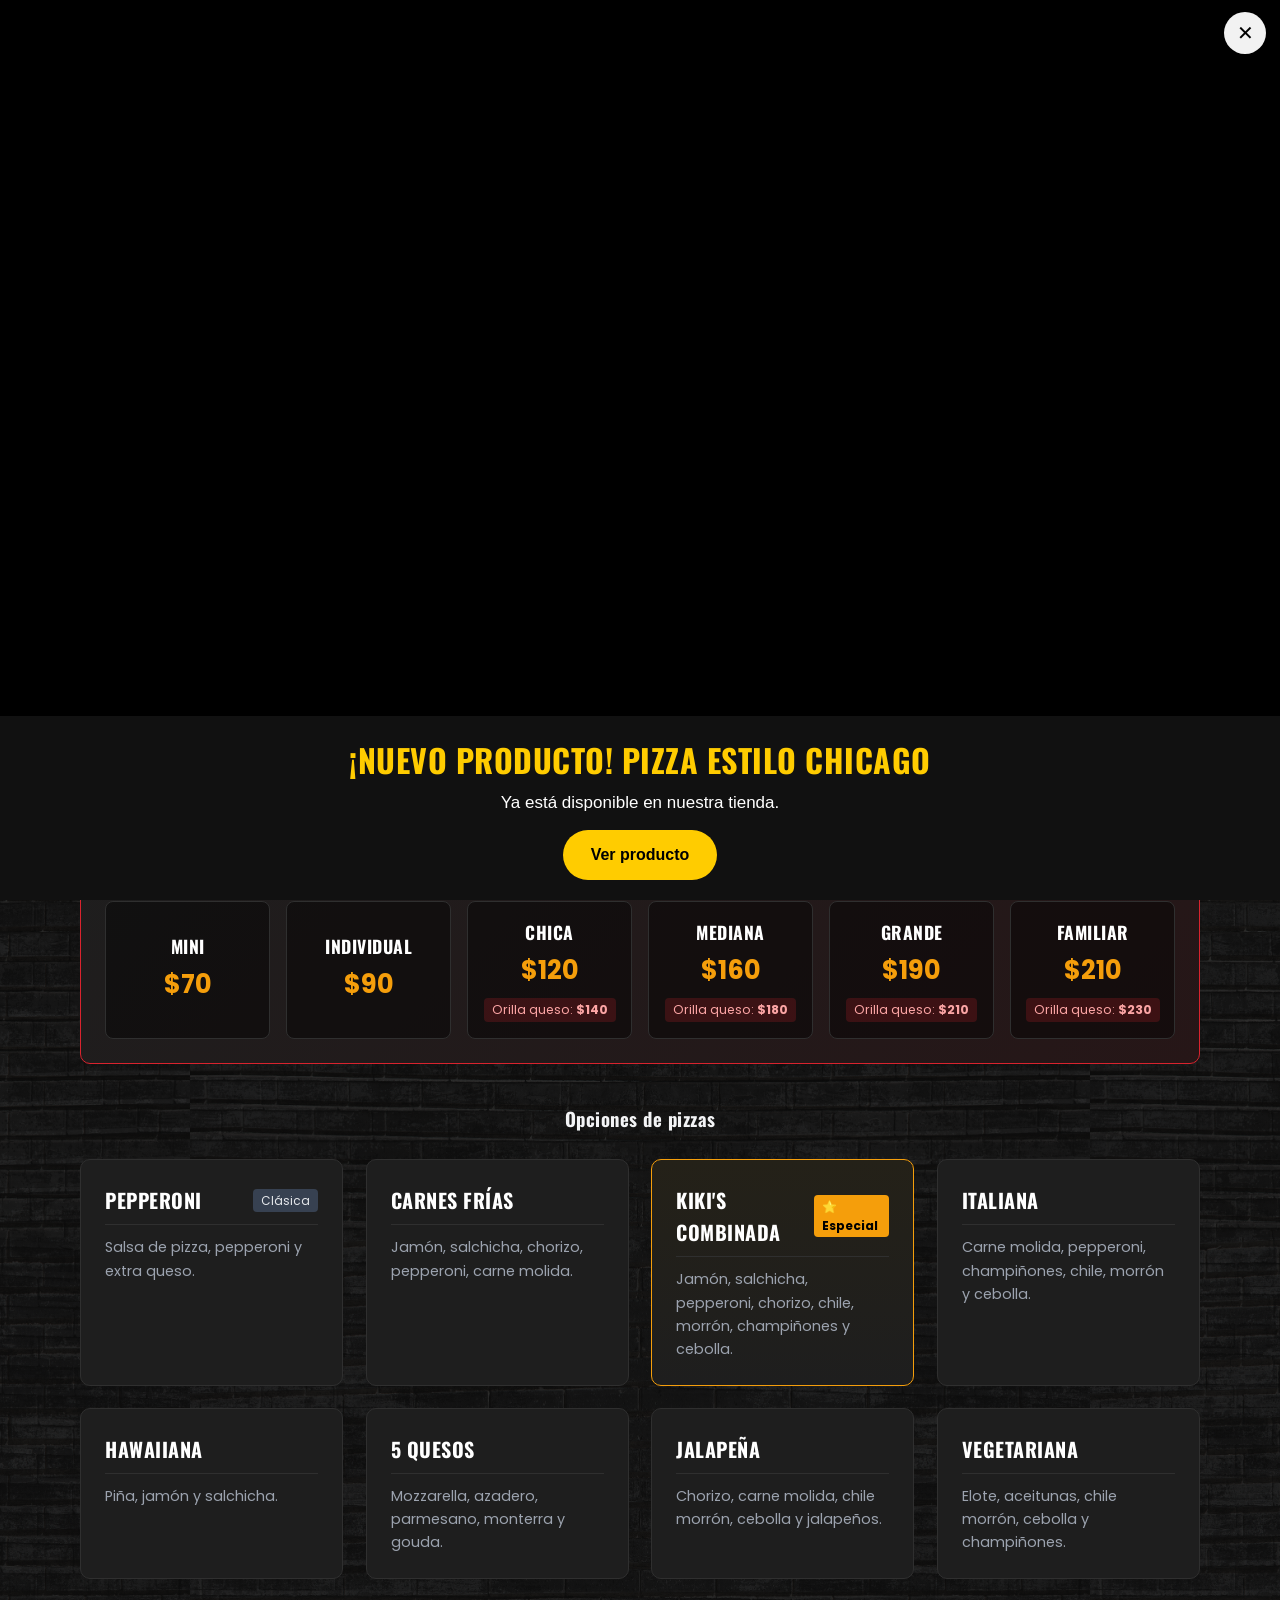
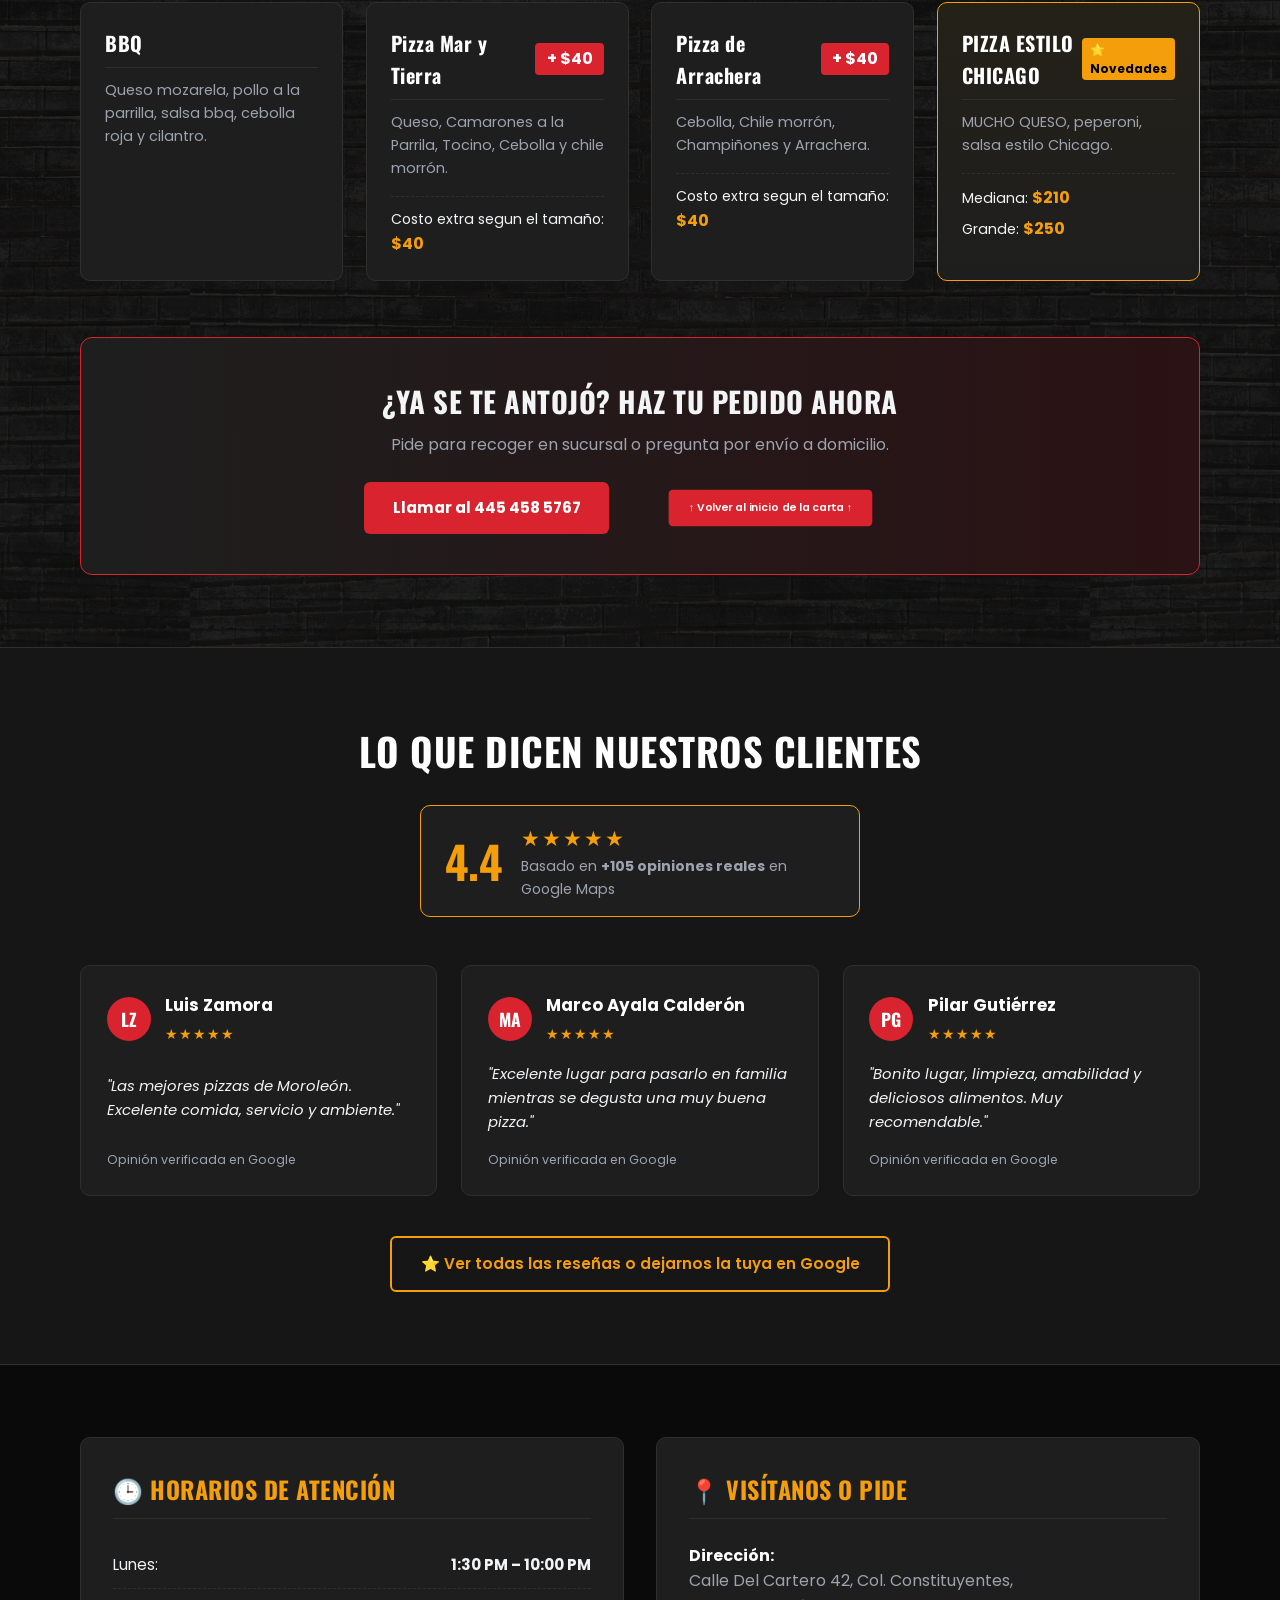
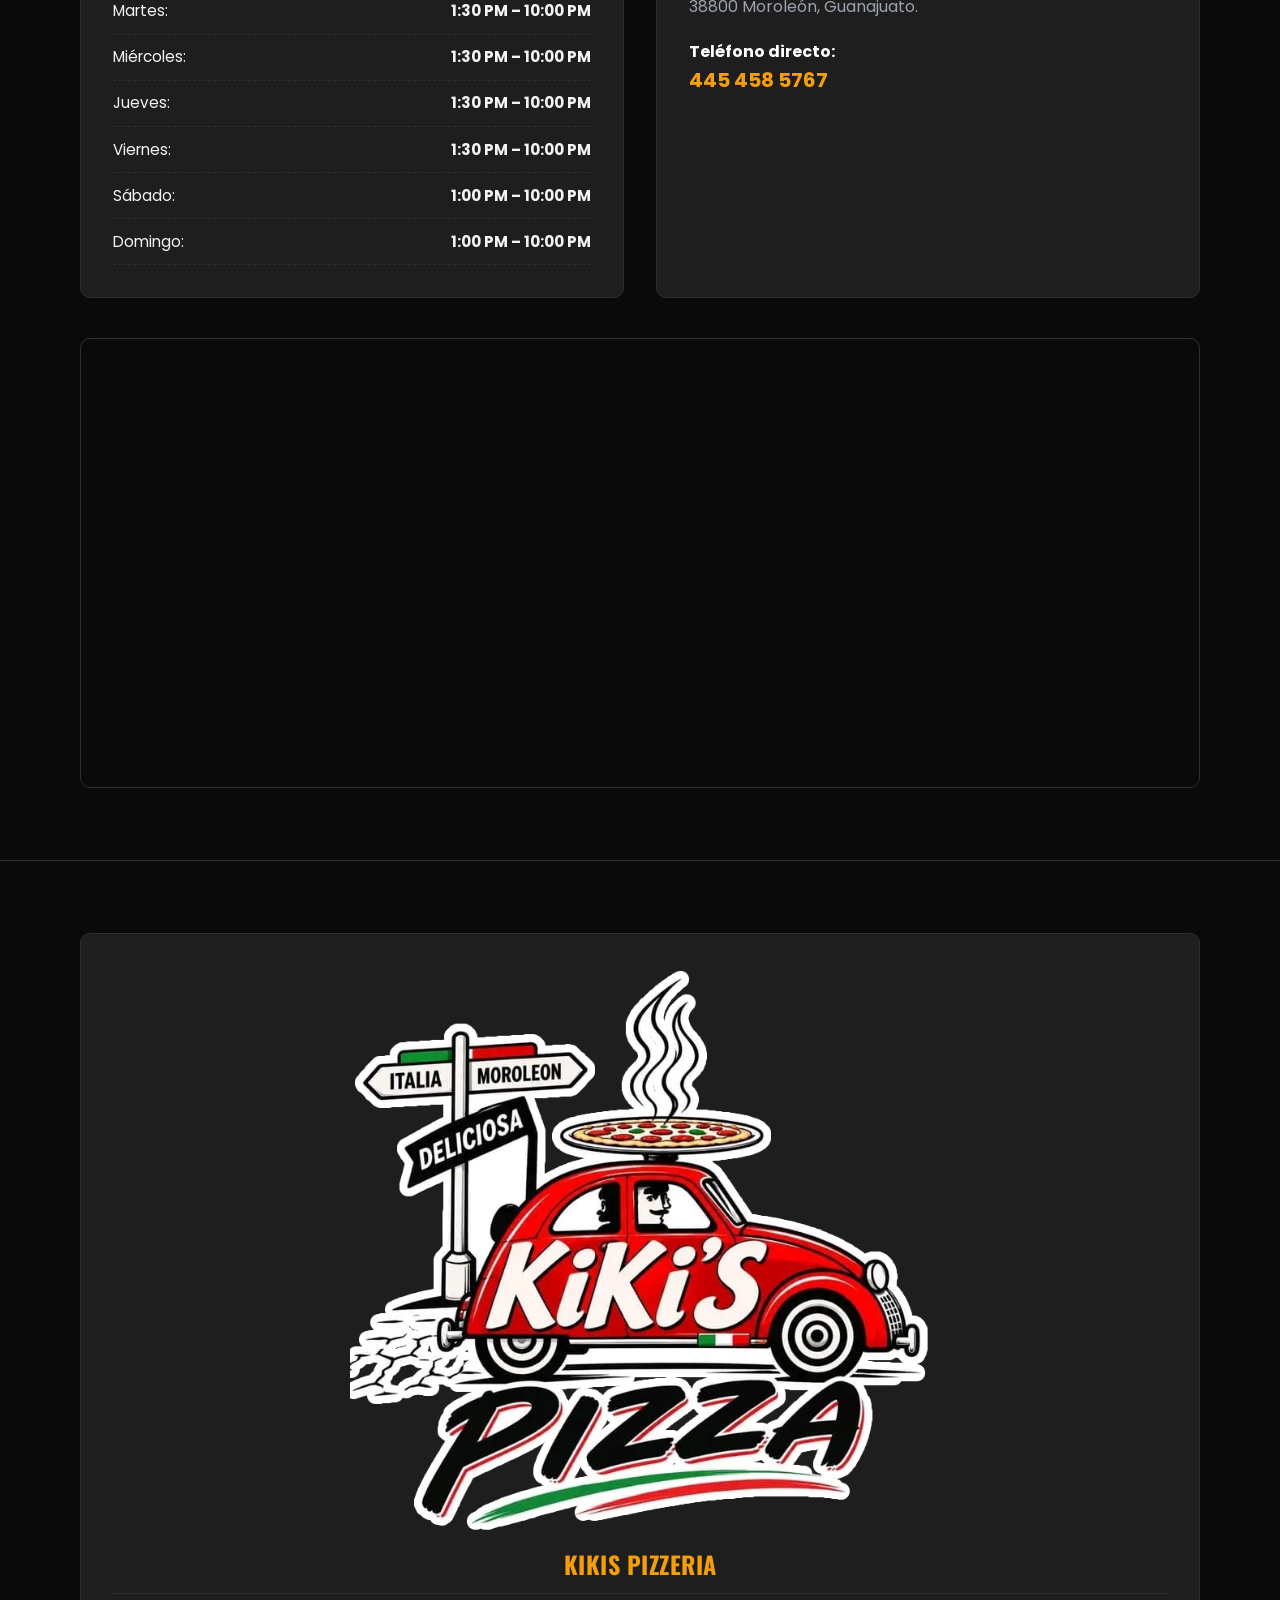
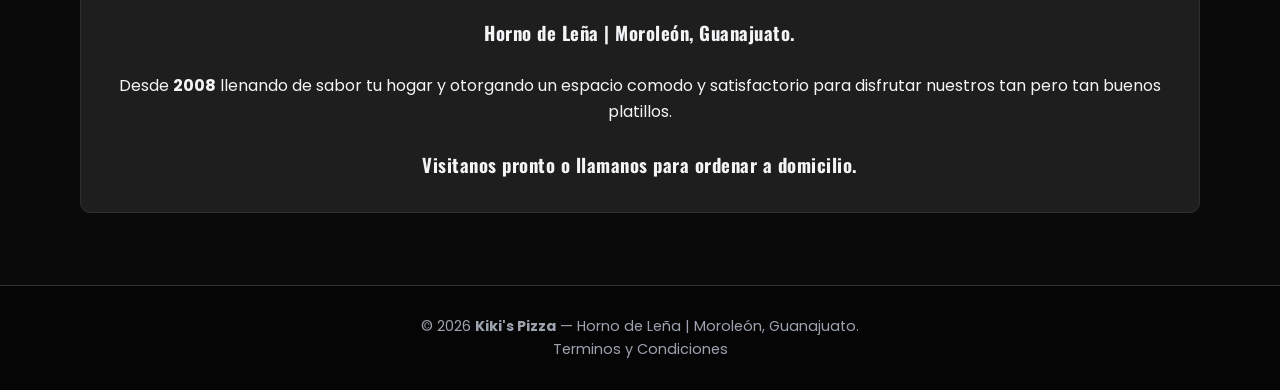
==== index.html @ 9ec8648e "version 2.6  de la pagina, Agregado de la pizza Chicago" ====
<!DOCTYPE html>
<html lang="es">
    <!-- hola w que haces aqui -->
<head>
    <meta charset="UTF-8">
    <meta name="viewport" content="width=device-width, initial-scale=1.0">
    <title>Kiki's Pizza | Horno de Leña - Moroleón, Gto.</title>
    <link rel="preconnect" href="https://fonts.googleapis.com">
    <link rel="preconnect" href="https://fonts.gstatic.com" crossorigin>
    <link href="https://fonts.googleapis.com/css2?family=Oswald:wght@500;700&family=Poppins:wght@300;400;600;700&display=swap" rel="stylesheet">
    <link rel="stylesheet" href="css/styles.css">
    <link rel="icon" type="image/png" href="img/KiKiSIcono3.png">
</head>
<body>

    <!-- VIDEO PROMOCIONAL RESPONSIVE -->
    <div id="promoOverlay">
    <div class="promo-box">
        <a href="#"><button id="cerrarPromo" aria-label="Cerrar">✕</button></a>
        
        <video id="promoVideo" autoplay muted loop playsinline preload="auto">
        <source src="img/videos/pizzaChicago.mp4" type="video/mp4">
        </video>

        <div class="promo-texto">
        <h2>¡NUEVO PRODUCTO! PIZZA ESTILO CHICAGO</h2>
        <p>Ya está disponible en nuestra tienda.</p>
        <a href="#chicago" class="btn-ver" onclick="cerrarPromo()">Ver producto</a>
        </div>
    </div>
    </div>

    <script>
    
    </script>
    <header class="navbar">
        <div class="container nav-container">
            <div class="brand-group">
                <a href="#" class="logo">
                    <img src="img/KiKiSlogo.png" alt="Kiki's Pizza">
                    <!-- <img src="img/Logos/LogoKikisOGSimplificado.png" alt="Kiki's Pizza"> -->
                </a>
                <span id="statusBadge" class="status-badge status-closed">
                    <span class="status-dot"></span>
                    <span id="statusText">Cerrado</span>
                </span>
            </div>

            <button class="menu-toggle" id="menuToggle" aria-label="Abrir menú">☰</button>
            <nav class="nav-links" id="navLinks">
                <a href="#inicio">Inicio</a>
                <a href="#menu">Menú</a>
                <a href="#orden">ORDENAR</a>
                <a href="#resenas">Reseñas</a>
                <a href="#horarios">Horarios y Ubicación</a>
                <a href="#nosotros">Conocenos</a>
            </nav>
        </div>
    </header>

    <section id="inicio" class="hero">
        <div class="container hero-content">
            <span class="badge">🔥 DE UN BUEN HORNO DE LEÑA</span>
            <h1>Sabor artesanal directo del horno a tu mesa</h1>
            <p>Disfruta nuestras pizzas a la leña, sandwiches italianos y antojitos en un ambiente único en Moroleón.</p>
            <div class="hero-buttons">
                <a href="#menu" class="btn btn-primary">Ver Carta Completa</a>
                <a href="tel:4454585767" class="btn btn-outline">📞 Llamar: 445 458 5767</a>
            </div>
        </div>
    </section>

    <section id="menu" class="section">
        <div class="container">
            <h2 class="section-title">Nuestra Carta</h2>
            <p class="section-subtitle">TODO PREPARADO AL MOMENTO EN NUESTRO ORNO DE LEÑA</p>

            <div class="menu-tabs">
                <button class="tab-btn active" data-category="pizzas">🍕 Pizzas</button>
                <button class="tab-btn" data-category="sandwiches">🥖 Sandwiches</button>
                <button class="tab-btn" data-category="antojos">🍟 Antojos</button>
                <button class="tab-btn" data-category="pastas">🍝 Pastas</button>
                <button class="tab-btn" data-category="ensaladas">🥬 Ensaladas</button>
            </div>

            <div class="menu-content active" id="pizzas">
                <div class="sizes-banner">
                    <h3>Elige el tamaño de tu pizza</h3>
                    <div class="sizes-grid">
                        <div class="size-item">
                            <span class="size-name">MINI</span>
                            <span class="size-price">$70</span>
                        </div>
                        <div class="size-item">
                            <span class="size-name">INDIVIDUAL</span>
                            <span class="size-price">$90</span>
                        </div>
                        <div class="size-item">
                            <span class="size-name">CHICA</span>
                            <span class="size-price">$120</span>
                            <span class="cheese-crust">Orilla queso: <strong>$140</strong></span>
                        </div>
                        <div class="size-item">
                            <span class="size-name">MEDIANA</span>
                            <span class="size-price">$160</span>
                            <span class="cheese-crust">Orilla queso: <strong>$180</strong></span>
                        </div>
                        <div class="size-item">
                            <span class="size-name">GRANDE</span>
                            <span class="size-price">$190</span>
                            <span class="cheese-crust">Orilla queso: <strong>$210</strong></span>
                        </div>
                        <div class="size-item">
                            <span class="size-name">FAMILIAR</span>
                            <span class="size-price">$210</span>
                            <span class="cheese-crust">Orilla queso: <strong>$230</strong></span>
                        </div>
                    </div>
                </div>
                <center><h3>Opciones de pizzas</h3></center><br>
                <div class="grid-menu">
                    <div class="card">
                        <div class="card-header"><h3>PEPPERONI</h3><span class="tag">Clásica</span></div>
                        <p>Salsa de pizza, pepperoni y extra queso.</p>
                        <!-- <button class="imgButton"></button> -->
                    </div>
                    <div class="card">
                        <div class="card-header"><h3>CARNES FRÍAS</h3></div>
                        <p>Jamón, salchicha, chorizo, pepperoni, carne molida.</p>
                    </div>
                    <div class="card highlight-card">
                        <div class="card-header"><h3>KIKI'S COMBINADA</h3><span class="tag-gold">⭐ Especial</span></div>
                        <p>Jamón, salchicha, pepperoni, chorizo, chile, morrón, champiñones y cebolla.</p>
                    </div>
                    <div class="card">
                        <div class="card-header"><h3>ITALIANA</h3></div>
                        <p>Carne molida, pepperoni, champiñones, chile, morrón y cebolla.</p>
                    </div>
                    <div class="card">
                        <div class="card-header"><h3>HAWAIIANA</h3></div>
                        <p>Piña, jamón y salchicha.</p>
                    </div>
                    <div class="card">
                        <div class="card-header"><h3>5 QUESOS</h3></div>
                        <p>Mozzarella, azadero, parmesano, monterra y gouda.</p>
                    </div>
                    <div class="card">
                        <div class="card-header"><h3>JALAPEÑA</h3></div>
                        <p>Chorizo, carne molida, chile morrón, cebolla y jalapeños.</p>
                    </div>
                    <div class="card">
                        <div class="card-header"><h3>VEGETARIANA</h3></div>
                        <p>Elote, aceitunas, chile morrón, cebolla y champiñones.</p>
                    </div>
                    <div class="card">
                        <div class="card-header"><h3>BBQ</h3></div>
                        <p>Queso mozarela, pollo a la parrilla, salsa bbq, cebolla roja y cilantro.</p>
                    </div>
                    <div class="card">
                        <div class="card-header"><h3>Pizza Mar y Tierra</h3><span class="price-pill">+ $40</span></div>
                        <p>Queso, Camarones a la Parrila, Tocino, Cebolla y chile morrón.</p>
                        <div class="dual-price">
                            <span>Costo extra segun el tamaño: <strong>$40</strong></span>
                        </div>
                    </div>
                    <div id="chicago" class="card">
                        <div class="card-header"><h3>Pizza de Arrachera</h3><span class="price-pill">+ $40</span></div>
                        <p>Cebolla, Chile morrón, Champiñones y Arrachera.</p>
                        <div class="dual-price">
                            <span>Costo extra segun el tamaño: <strong>$40</strong></span>
                        </div>
                    </div>

                    <div class="card highlight-card">
                        <div class="card-header"><h3>PIZZA ESTILO CHICAGO</h3><span class="tag-gold">⭐ Novedades</span></div>
                        <p>MUCHO QUESO, peperoni, salsa estilo Chicago.</p>
                        <div class="dual-price">
                            <span>Mediana: <strong>$210</strong></span>
                            <span>Grande: <strong>$250</strong></span>
                        </div>
                    </div>
                </div>
            </div>

            <div class="menu-content" id="sandwiches">
                <p class="category-note">Sandwiches italianos horneados en casa en horno de leña.</p>
                <div class="grid-menu">
                    <div class="card">
                        <div class="card-header"><h3>CESAR</h3><span class="price-pill">$100</span></div>
                        <p>Pollo a la parrilla, lechuga romana, queso parmesano, jitomate, cebolla y aderezo.</p>
                    </div>
                    <div class="card">
                        <div class="card-header"><h3>ITALIANO</h3><span class="price-pill">$100</span></div>
                        <p>Salchicha italiana, vegetales a la parrilla con queso asadero.</p>
                    </div>
                    <div class="card">
                        <div class="card-header"><h3>DE ARRACHERA</h3><span class="price-pill">$120</span></div>
                        <p>Arrachera a la parrilla, jitomate, cebolla, lechuga y queso asadero.</p>
                    </div>
                </div>
            </div>

            <div class="menu-content" id="antojos">
                <p class="category-note">Especialidades horneadas y complementos crujientes</p>
                <div class="grid-menu">
                    <div class="card">
                        <div class="card-header"><h3>PIZZA CALZONE</h3><span class="price-pill">$90</span></div>
                        <!-- <p>Empanada de pizza gigante rellena de queso y tus ingredientes favoritos.</p> -->
                    </div>
                    <div class="card">
                        <div class="card-header"><h3>CHICKEN BAKE</h3><span class="price-pill">$100</span></div>
                        <p>Pollo, Cebolla y Tocino.</p>
                    </div>
                    <div class="card">
                        <div class="card-header"><h3>ALITAS DE POLLO</h3><span class="price-pill">$100</span></div>
                        <p>Bañadas en salsa:  BBQ, Bufalo o Habanero.</p>
                    </div>
                    <div class="card">
                        <div class="card-header"><h3>PAPAS A LA FRANCESA</h3><span class="price-pill">$40</span></div>
                        <p>El complemento perfecto, doraditas y crujientes.</p>
                    </div>
                    <div class="card">
                        <div class="card-header"><h3>DEDOS DE QUESO</h3><span class="price-pill">$100</span></div>
                        <!--<p>Pollo, cebolla y tocino envueltos en masa artesanal gratinada.</p>-->
                    </div>
                </div>
            </div>

            <div class="menu-content" id="pastas">
                <p class="category-note">Nuestras pastas con un gran sabor y variedad para recordarte que estas en restaurante de comida italiana.</p>
                <div class="grid-menu">
                    <div class="card">
                        <div class="card-header"><h3>MARINERA</h3></div>
                        <p>Salsa de tomate casera, champiñones, queso parmesano.</p>
                        <div class="dual-price">
                            <span>Pollo o camarón: <strong>$90</strong></span>
                            <span>Combinado: <strong>$130</strong></span>
                        </div>
                    </div>
                    <div class="card">
                        <div class="card-header"><h3>ALFREDO</h3></div>
                        <p>Una cremosa salsa alfredo con champiñones.</p>
                        <div class="dual-price">
                            <span>Pollo o camarón: <strong>$90</strong></span>
                            <span>Combinado: <strong>$130</strong></span>
                        </div>
                    </div>
                    <div class="card">
                        <div class="card-header"><h3>BOLOÑESA</h3><span class="price-pill">$90</span></div>
                        <p>Salchicha italiana, champiñones, acompañada con su rica salsa casera tipo boloñesa.</p>
                    </div>
                    <div class="card">
                        <div class="card-header"><h3>LASAGNA ITALIANA</h3><span class="price-pill">$90</span></div>
                        <p>Capas de pasta, carne y abundante queso gratinado al horno de leña.</p>
                    </div>
                    <div class="card">
                        <div class="card-header"><h3>KUNG PAO</h3></div>
                        <p>Cacahuate, chile de árbol, cebollín, y spaguetti acompañado de una rica salsa china.</p>
                        <div class="dual-price">
                            <span>Pollo o camarón: <strong>$90</strong></span>
                            <span>Combinado: <strong>$130</strong></span>
                        </div>
                    </div>
                </div>
            </div>

            <div class="menu-content" id="ensaladas">
                <p class="category-note">Todas nuestras ensaladas están elaboradas con hortalizas de la mejor calidad.</p>
                <div class="grid-menu">
                    <div class="card">
                        <div class="card-header"><h3>DE LA CASA</h3><span class="price-pill">$100</span></div>
                        <p>Pechuga de pollo a la parrilla, Lechuga italiana, Romana con frutas, Tocino frito y Jitomate.</p>
                    </div>
                    <div class="card">
                        <div class="card-header"><h3>ESPECIALIDAD DEL CHEF</h3><span class="price-pill">$100</span></div>
                        <p>Combinacion de lechugas frescas acompañada de nueces caramelizadas, apio, manzana, uvas y queso con un rico aderezo de la casa y pollo a la parrilla.</p>
                    </div>
                    <div class="card">
                        <div class="card-header"><h3>CÉSAR</h3></div>
                        <p>Lechuga italiana y romana, crutones, queso parmesano, acompañada con aderezo César.</p>
                        <div class="dual-price">
                            <span>Pollo a la parrilla: <strong>$90</strong></span>
                            <span>con Camarones: <strong>$130</strong></span>
                        </div>
                    </div>
                    <div class="card">
                        <div class="card-header"><h3>HAWAIANA</h3><span class="price-pill">$100</span></div>
                        <p>Lechuga fresca, Jamón, Piña, Salchicha, Tocino crujiente y aderezo César ranchero.</p>
                    </div>
                </div>
            </div>
            <p id="orden"></p>
            <div class="cta-box">
                <h3>¿Ya se te antojó? Haz tu pedido ahora</h3>
                <p>Pide para recoger en sucursal o pregunta por envío a domicilio.</p>
                <div class="cta-actions">
                    <!-- <button id="btnWhatsApp" class="btn btn-whatsapp">💬 Pedir por WhatsApp</button> -->
                    <a href="tel:4454585767" class="btn btn-primary"><strong>Llamar al 445 458 5767</strong></a>
                    <a href="#menu" style="transform: scale(0.7);" class="btn btn-primary">↑ Volver al inicio de la carta ↑</a>
                </div>
            </div>
        </div>
    </section>

    <section id="resenas" class="section bg-reviews">
        <div class="container">
            <h2 class="section-title">Lo que dicen nuestros clientes</h2>
            
            <div class="google-rating-badge">
                <div class="rating-score">4.4</div>
                <div class="rating-details">
                    <div class="stars">★★★★★</div>
                    <p>Basado en <strong>+105 opiniones reales</strong> en Google Maps</p>
                </div>
            </div>

            <div class="grid-reviews">
                <div class="review-card">
                    <div class="review-header">
                        <div class="reviewer-avatar">LZ</div>
                        <div>
                            <h4>Luis Zamora</h4>
                            <span class="review-stars">★★★★★</span>
                        </div>
                    </div>
                    <p class="review-text">"Las mejores pizzas de Moroleón. Excelente comida, servicio y ambiente."</p>
                    <span class="review-source">Opinión verificada en Google</span>
                </div>

                <div class="review-card">
                    <div class="review-header">
                        <div class="reviewer-avatar">MA</div>
                        <div>
                            <h4>Marco Ayala Calderón</h4>
                            <span class="review-stars">★★★★★</span>
                        </div>
                    </div>
                    <p class="review-text">"Excelente lugar para pasarlo en familia mientras se degusta una muy buena pizza."</p>
                    <span class="review-source">Opinión verificada en Google</span>
                </div>

                <div class="review-card">
                    <div class="review-header">
                        <div class="reviewer-avatar">PG</div>
                        <div>
                            <h4>Pilar Gutiérrez</h4>
                            <span class="review-stars">★★★★★</span>
                        </div>
                    </div>
                    <p class="review-text">"Bonito lugar, limpieza, amabilidad y deliciosos alimentos. Muy recomendable."</p>
                    <span class="review-source">Opinión verificada en Google</span>
                </div>
            </div>

            <div class="reviews-cta">
                <a href="https://maps.app.goo.gl/2pxG9FmsqHazRQCR9" target="_blank" rel="noopener noreferrer" class="btn btn-outline">
                    ⭐ Ver todas las reseñas o dejarnos la tuya en Google
                </a>
            </div>
        </div>
    </section>

    <section id="horarios" class="section bg-darker">
        <div class="container grid-info">
            <div class="info-card">
                <h2>🕒 Horarios de Atención</h2>
                <ul class="schedule-list">
                    <li><span>Lunes:</span> <strong>1:30 PM – 10:00 PM</strong></li>
                    <!-- <li class="closed"><span>Martes:</span> <strong>Cerrado</strong></li> -->
                    <li><span>Martes:</span> <strong>1:30 PM – 10:00 PM</strong></li>
                    <li><span>Miércoles:</span> <strong>1:30 PM – 10:00 PM</strong></li>
                    <li><span>Jueves:</span> <strong>1:30 PM – 10:00 PM</strong></li>
                    <li><span>Viernes:</span> <strong>1:30 PM – 10:00 PM</strong></li>
                    <li><span>Sábado:</span> <strong>1:00 PM – 10:00 PM</strong></li>
                    <li><span>Domingo:</span> <strong>1:00 PM – 10:00 PM</strong></li>
                </ul>
            </div>

            <div class="info-card" id="ubicacion">
                <h2>📍 Visítanos o Pide</h2>
                <p class="address">
                    <strong>Dirección:</strong><br>
                    Calle Del Cartero 42, Col. Constituyentes,<br>
                    38800 Moroleón, Guanajuato.
                </p>
                <p class="phone">
                    <strong>Teléfono directo:</strong><br>
                    <a href="tel:4454585767">445 458 5767</a>
                </p>
            </div>
            
        </div>
        <center><iframe class="mapa" src="https://www.google.com/maps/embed?pb=!1m18!1m12!1m3!1d14985.18854553349!2d-101.2073275298901!3d20.121647646771386!2m3!1f0!2f0!3f0!3m2!1i1024!2i768!4f13.1!3m3!1m2!1s0x842cfafbf47c6f1d%3A0xaeb9e7f0befae872!2sKikis%20Pizza!5e0!3m2!1ses-419!2smx!4v1794878331908!5m2!1ses-419!2smx"  width="80%" height="450" style="border:1px solid rgb(0, 0, 0);" allowfullscreen="" loading="lazy" referrerpolicy="strict-origin-when-cross-origin"></iframe></center>
    </section>


    <section id="nosotros" class="section bg-darker">
        <div class="container grid-info">
            <div class="info-card">
                <center>
                    <img class="imgCard" src="img/Logos/LogoKikisOG.png" alt="LogoKikisOG">
                    <h2><strong>KIKIS PIZZERIA</strong></h2>
                    <h3><strong>Horno de Leña | Moroleón, Guanajuato.</strong></h3>
                    <br>
                    <p>Desde <strong>2008</strong> llenando de sabor tu hogar y otorgando un espacio comodo y satisfactorio para disfrutar nuestros tan pero tan buenos platillos.</p>
                    <br><h3>Visitanos pronto o llamanos para ordenar a domicilio.</h3>
                </center>
            </div>
    </section>

    <footer class="footer">
        <div class="container">
            <p>© <span id="year"></span> <strong>Kiki's Pizza</strong> — Horno de Leña | Moroleón, Guanajuato.</p>
        </div>
        <a id="year">Terminos y Condiciones</a>
        
    </footer>
    <script src="js/app.js"></script>
</body>
</html>
---- css/styles.css ----
:root {
    --bg-main: #121212;
    --bg-darker: #0a0a0a;
    --bg-card: #1e1e1e;
    --border-color: #2f2f2f;
    --primary: #d9232e;
    --primary-hover: #b51923;
    --gold: #f59e0b;
    --text-main: #f3f4f6;
    --text-muted: #9ca3af;
    --whatsapp: #25d366;
}

*::selection{
    color: #000;
    background-color: var(--gold);
}

* {
    margin: 0;
    padding: 0;
    box-sizing: border-box;
}

html {
    scroll-padding-top: 50px;
    scroll-behavior: smooth;
    background-color: #000;
    
}

body {
    font-family: 'Poppins', sans-serif;
    /* background-color: var(--bg-main); */
    background: linear-gradient(rgba(10, 10, 10, 0.78), rgba(18, 18, 18, 0.95)),
                url('/img/Texturas/LadrilloFondo.jpg');
    background-position: center;
    background-size: cover, 900px auto;
    background-repeat: no-repeat, repeat;
    
    color: var(--text-main);
    line-height: 1.6;
}

h1, h2, h3, .logo, .size-name {
    font-family: 'Oswald', sans-serif;
    letter-spacing: 0.5px;
}

.container {
    width: 90%;
    max-width: 1120px;
    margin: 0 auto;
    
}

.navbar {
    background: rgba(10, 10, 10, 0.95);
    border-bottom: 2px solid var(--primary);
    position: sticky;
    top: 0;
    z-index: 1000;
    backdrop-filter: blur(8px);
}

.nav-container {
    display: flex;
    justify-content: space-between;
    align-items: center;
    height: 72px;
}

.logo {
    text-decoration: none;
    display: flex;
    align-items: center;
    gap: 8px;
}

.logo img{
    height: 70px;
}

.brand-group {
    display: flex;
    align-items: center;
    gap: 12px;
}

.status-badge {
    display: inline-flex;
    align-items: center;
    gap: 7px;
    padding: 5px 12px;
    border-radius: 50px;
    font-family: 'Oswald', sans-serif;
    font-size: 0.85rem;
    font-weight: 700;
    letter-spacing: 1px;
    text-transform: uppercase;
    transition: all 0.3s ease;
}

.status-dot {
    width: 8px;
    height: 8px;
    border-radius: 50%;
}

.status-open {
    background-color: rgba(57, 255, 20, 0.12);
    color: #efff14;
    border: 1px solid #efff14;
    box-shadow: 0 0 10px rgba(57, 255, 20, 0.35), inset 0 0 6px rgba(57, 255, 20, 0.15);
}

.status-open .status-dot {
    background-color: #e7ff14;
    box-shadow: 0 0 8px #dcff14;
    animation: pulseNeon 1.8s infinite;
}

.status-closed {
    background-color: rgba(107, 114, 128, 0.12);
    color: #6b7280;
    border: 1px solid #374151;
    box-shadow: none;
}

.status-closed .status-dot {
    background-color: #4b5563;
}

@keyframes pulseNeon {
    0%, 100% { opacity: 1; transform: scale(1); }
    50% { opacity: 0.45; transform: scale(0.85); }
}

@media (max-width: 420px) {
    .logo img {
        height: 54px;
    }
    .status-badge {
        padding: 4px 9px;
        font-size: 0.75rem;
    }
}

.logo-box {
    background: #000;
    color: var(--gold);
    border: 2px solid var(--gold);
    padding: 2px 10px;
    font-size: 1.5rem;
    font-weight: 700;
    border-radius: 4px;
    text-transform: uppercase;
}

.logo-sub {
    color: var(--text-main);
    font-size: 1.3rem;
    font-weight: 500;
    letter-spacing: 2px;
}

.nav-links {
    display: flex;
    gap: 1.8rem;
}

.nav-links a {
    text-decoration: none;
    color: var(--text-main);
    font-weight: 500;
    text-transform: uppercase;
    font-size: 0.9rem;
    transition: color 0.3s;
}

.nav-links a:hover {
    color: var(--gold);
}

.menu-toggle {
    display: none;
    background: none;
    border: none;
    color: var(--text-main);
    font-size: 1.8rem;
    cursor: pointer;
}

.hero {
    background: linear-gradient(rgba(10, 10, 10, 0.78), rgba(18, 18, 18, 0.95)),
                url('/img/KikisCombinadaPizza.jpeg') center/cover no-repeat;
    padding: 6.5rem 0 5rem;
    text-align: center;
    border-bottom: 1px solid var(--border-color);
}

.badge {
    background: rgba(245, 158, 11, 0.15);
    color: var(--gold);
    border: 1px solid var(--gold);
    padding: 0.4rem 1.2rem;
    border-radius: 4px;
    font-weight: 600;
    font-size: 0.85rem;
    display: inline-block;
    margin-bottom: 1.2rem;
    letter-spacing: 1px;
}

.hero h1 {
    font-size: 3rem;
    text-transform: uppercase;
    margin-bottom: 1rem;
    line-height: 1.15;
    color: #fff;
}

.hero p {
    font-size: 1.05rem;
    max-width: 620px;
    margin: 0 auto 2.2rem;
    color: var(--text-muted);
}

.hero-buttons {
    display: flex;
    gap: 1rem;
    justify-content: center;
    flex-wrap: wrap;
}

.btn {
    display: inline-block;
    padding: 0.85rem 1.8rem;
    border-radius: 6px;
    text-decoration: none;
    font-weight: 600;
    cursor: pointer;
    border: none;
    font-size: 0.95rem;
    transition: all 0.25s ease;
}

.btn:hover {
    transform: translateY(-2px);
}

.btn-primary {
    background: var(--primary);
    color: #fff;
}

.btn-primary:hover {
    background: var(--primary-hover);
}

.btn-outline {
    background: transparent;
    color: var(--gold);
    border: 2px solid var(--gold);
}

.btn-outline:hover {
    background: var(--gold);
    color: #000;
}

.btn-whatsapp {
    background: var(--whatsapp);
    color: #fff;
}

.btn-whatsapp:hover {
    background: #1ebe5d;
}

.full-width {
    display: block;
    text-align: center;
    width: 100%;
    margin-top: 1.5rem;
}

.section {
    padding: 4.5rem 0;
}

.bg-darker {
    background: var(--bg-darker);
    border-top: 1px solid var(--border-color);
}

.section-title {
    text-align: center;
    font-size: 2.4rem;
    text-transform: uppercase;
    color: #fff;
    margin-bottom: 0.3rem;
}

.section-subtitle {
    text-align: center;
    color: var(--gold);
    margin-bottom: 2.5rem;
    font-size: 0.95rem;
}

.menu-tabs {
    display: flex;
    justify-content: center;
    gap: 0.8rem;
    margin-bottom: 2.5rem;
    flex-wrap: wrap;
}

.tab-btn {
    background: var(--bg-card);
    color: var(--text-muted);
    border: 1px solid var(--border-color);
    padding: 0.75rem 1.4rem;
    border-radius: 6px;
    font-family: 'Oswald', sans-serif;
    font-size: 1.05rem;
    text-transform: uppercase;
    cursor: pointer;
    transition: all 0.3s;
}

.tab-btn:hover {
    border-color: var(--gold);
    color: #fff;
}

.tab-btn.active {
    background: var(--primary);
    color: #fff;
    border-color: var(--primary);
}

.menu-content {
    display: none;
    animation: fadeIn 0.35s ease;
}

.menu-content.active {
    display: block;
}

@keyframes fadeIn {
    from { opacity: 0; transform: translateY(8px); }
    to { opacity: 1; transform: translateY(0); }
}

.category-note {
    text-align: center;
    color: var(--text-muted);
    margin-bottom: 1.5rem;
    font-style: italic;
}

.sizes-banner {
    background: linear-gradient(135deg, #1e1e1e 0%, #261617 100%);
    border: 1px solid var(--primary);
    border-radius: 10px;
    padding: 1.5rem;
    margin-bottom: 2.5rem;
    text-align: center;
}

.sizes-banner h3 {
    color: var(--gold);
    text-transform: uppercase;
    font-size: 1.3rem;
    margin-bottom: 1.2rem;
}

.sizes-grid {
    display: grid;
    grid-template-columns: repeat(auto-fit, minmax(150px, 1fr));
    gap: 1rem;
}

.size-item {
    background: rgba(0, 0, 0, 0.45);
    border: 1px solid var(--border-color);
    border-radius: 8px;
    padding: 1rem 0.5rem;
    display: flex;
    flex-direction: column;
    align-items: center;
    justify-content: center;
}

.size-name {
    font-size: 1.1rem;
    color: #fff;
    font-weight: 700;
}

.size-price {
    font-size: 1.6rem;
    font-weight: 700;
    color: var(--gold);
    margin: 0.2rem 0;
}

.cheese-crust {
    font-size: 0.78rem;
    color: #fca5a5;
    background: rgba(217, 35, 46, 0.2);
    padding: 2px 8px;
    border-radius: 4px;
    margin-top: 4px;
}

.grid-menu {
    display: grid;
    grid-template-columns: repeat(auto-fit, minmax(260px, 1fr));
    gap: 1.4rem;
}

.card {
    background: var(--bg-card);
    border: 1px solid var(--border-color);
    border-radius: 10px;
    padding: 1.5rem;
    transition: transform 0.25s, border-color 0.25s;
}

.card:hover {
    transform: translateY(-4px);
    border-color: var(--gold);
}

.highlight-card {
    border-color: var(--gold);
    background: linear-gradient(180deg, #242118 0%, #1e1e1e 100%);
}

.card-header {
    display: flex;
    justify-content: space-between;
    align-items: center;
    gap: 0.5rem;
    margin-bottom: 0.7rem;
    border-bottom: 1px solid var(--border-color);
    padding-bottom: 0.5rem;
}

.card h3 {
    color: #fff;
    font-size: 1.25rem;
}

.card p {
    font-size: 0.9rem;
    color: var(--text-muted);
}

.price-pill {
    background: var(--primary);
    color: #fff;
    font-weight: 700;
    padding: 0.2rem 0.7rem;
    border-radius: 4px;
    font-size: 1rem;
    white-space: nowrap;
}

.tag {
    background: #374151;
    color: #e5e7eb;
    font-size: 0.75rem;
    padding: 2px 8px;
    border-radius: 4px;
}

.tag-gold {
    background: var(--gold);
    color: #000;
    font-weight: 700;
    font-size: 0.75rem;
    padding: 2px 8px;
    border-radius: 4px;
}

.dual-price {
    margin-top: 1rem;
    padding-top: 0.7rem;
    border-top: 1px dashed var(--border-color);
    display: flex;
    flex-direction: column;
    gap: 0.3rem;
    font-size: 0.88rem;
    color: var(--text-main);
}

.dual-price strong {
    color: var(--gold);
    font-size: 1rem;
}

.cta-box {
    background: linear-gradient(90deg, #1e1e1e 0%, #2b1214 100%);
    border: 1px solid var(--primary);
    text-align: center;
    padding: 2.5rem 1.5rem;
    border-radius: 12px;
    margin-top: 3.5rem;
}

.cta-box h3 {
    font-size: 1.8rem;
    text-transform: uppercase;
    margin-bottom: 0.5rem;
}

.cta-box p {
    color: var(--text-muted);
    margin-bottom: 1.5rem;
}

.cta-actions {
    display: flex;
    justify-content: center;
    gap: 1rem;
    flex-wrap: wrap;
}

.grid-info {
    display: grid;
    grid-template-columns: repeat(auto-fit, minmax(300px, 1fr));
    gap: 2rem;
}

.info-card {
    background: var(--bg-card);
    border: 1px solid var(--border-color);
    padding: 2rem;
    border-radius: 10px;
}

.info-card h2 {
    margin-bottom: 1.5rem;
    font-size: 1.5rem;
    text-transform: uppercase;
    color: var(--gold);
    border-bottom: 1px solid var(--border-color);
    padding-bottom: 0.6rem;
}

.imgButton{
    display:block;
    position:absolute;
    top: 90%;
    left: 95%;
    padding: 5px;
    height: 30px;
    width: 30px;
    background-color: var(--gold);
}

.schedule-list {
    list-style: none;
}

.schedule-list li {
    display: flex;
    justify-content: space-between;
    padding: 0.65rem 0;
    border-bottom: 1px dashed var(--border-color);
    font-size: 0.95rem;
}

.schedule-list li.closed strong {
    color: var(--primary);
    text-transform: uppercase;
}

.address, .phone {
    margin-bottom: 1.2rem;
    color: var(--text-muted);
}

.address strong, .phone strong {
    color: #fff;
}

.phone a {
    color: var(--gold);
    font-weight: 700;
    text-decoration: none;
    font-size: 1.25rem;
}

.mapa{
    padding-top: 40px;

}

.footer {
    background: #050505;
    color: var(--text-muted);
    text-align: center;
    padding: 1.8rem 0;
    font-size: 0.9rem;
    border-top: 1px solid var(--border-color);
}

.bg-reviews {
    background-color: #161616;
    border-top: 1px solid var(--border-color);
}

.google-rating-badge {
    display: flex;
    align-items: center;
    justify-content: center;
    gap: 1.2rem;
    background: var(--bg-card);
    border: 1px solid var(--gold);
    max-width: 440px;
    margin: 1.5rem auto 3rem;
    padding: 1rem 1.5rem;
    border-radius: 10px;
}

.rating-score {
    font-family: 'Oswald', sans-serif;
    font-size: 2.8rem;
    font-weight: 700;
    color: var(--gold);
    line-height: 1;
}

.rating-details .stars {
    color: var(--gold);
    font-size: 1.3rem;
    letter-spacing: 2px;
}

.rating-details p {
    font-size: 0.88rem;
    color: var(--text-muted);
    margin: 0;
}

.grid-reviews {
    display: grid;
    grid-template-columns: repeat(auto-fit, minmax(280px, 1fr));
    gap: 1.5rem;
}

.review-card {
    background: var(--bg-card);
    border: 1px solid var(--border-color);
    border-radius: 10px;
    padding: 1.6rem;
    display: flex;
    flex-direction: column;
    justify-content: space-between;
}

.review-header {
    display: flex;
    align-items: center;
    gap: 0.9rem;
    margin-bottom: 1rem;
}

.reviewer-avatar {
    width: 44px;
    height: 44px;
    border-radius: 50%;
    background: var(--primary);
    color: #fff;
    font-family: 'Oswald', sans-serif;
    font-weight: 700;
    font-size: 1.1rem;
    display: flex;
    align-items: center;
    justify-content: center;
}

.review-header h4 {
    color: #fff;
    font-size: 1.05rem;
    margin-bottom: 2px;
}

.review-stars {
    color: var(--gold);
    font-size: 0.9rem;
    letter-spacing: 1px;
}

.review-text {
    color: var(--text-main);
    font-size: 0.93rem;
    font-style: italic;
    margin-bottom: 1rem;
}

.review-source {
    font-size: 0.78rem;
    color: var(--text-muted);
}

.reviews-cta {
    text-align: center;
    margin-top: 2.5rem;
}

.mapa {
    display: block;
    margin: 2.5rem auto 0;
    width: 90%;
    max-width: 1120px;
    border-radius: 10px;
    border: 1px solid var(--border-color) !important;
}

.info-card .imgCard{
    width: 55%;
}

#promoOverlay {
    position: fixed;
    inset: 0;
    width: 100%;
    height: 100%;
    background: rgba(0, 0, 0, 0.9);
    z-index: 9999;
    display: flex;
    align-items: center;
    justify-content: center;
    padding: 0;
}

.promo-box {
    position: relative;
    width: 100%;
    height: 100%;
    max-width: 100%;
    display: flex;
    flex-direction: column;
    background: #000;
    overflow: hidden;
}

#promoVideo {
    width: 100%;
    flex: 1;
    min-height: 0;
    /* object-fit: cover; */
    display: block;
}

#cerrarPromo {
    position: absolute;
    top: max(12px, env(safe-area-inset-top));
    right: 14px;
    z-index: 10;
    width: 42px;
    height: 42px;
    border: none;
    border-radius: 50%;
    background: rgba(255,255,255,0.95);
    color: #000;
    font-size: 20px;
    cursor: pointer;
}

.promo-texto {
    text-align: center;
    padding: 18px 16px calc(20px + env(safe-area-inset-bottom));
    background: #111;
    color: white;
    font-family: sans-serif;
    flex-shrink: 0;
}

.promo-texto h2 {
    margin: 0 0 4px 0;
    font-size: clamp(20px, 5vw, 32px);
    color: #ffcc00;
}

.promo-texto p {
    margin: 0;
    font-size: clamp(14px, 3.5vw, 17px);
}

.btn-ver {
    display: inline-block;
    margin-top: 14px;
    padding: 12px 28px;
    background: #ffcc00;
    color: #000;
    text-decoration: none;
    font-weight: bold;
    border-radius: 30px;
    font-size: clamp(14px, 4vw, 16px);
}

@media (max-width: 950px) {
    .menu-toggle {
        display: block;
    }

    .nav-links {
        display: none;
        flex-direction: column;
        position: absolute;
        top: 72px;
        left: 0;
        width: 100%;
        background: #0a0a0a;
        padding: 1.2rem 5%;
        border-bottom: 2px solid var(--primary);
    }

    .nav-links.active {
        display: flex;
    }

    .hero h1 {
        font-size: 2.1rem;
    }

    html{
        scroll-padding-top: 50px;
    }

    .info-card .imgCard{
        width: 85%;
    }

    #promoOverlay {
        padding: 20px;
    }
    .promo-box {
        width: min(90vw, 900px);
        height: auto;
        max-height: 92vh;
        border-radius: 16px;
    }
    #promoVideo {
        max-height: 65vh;
    }
}
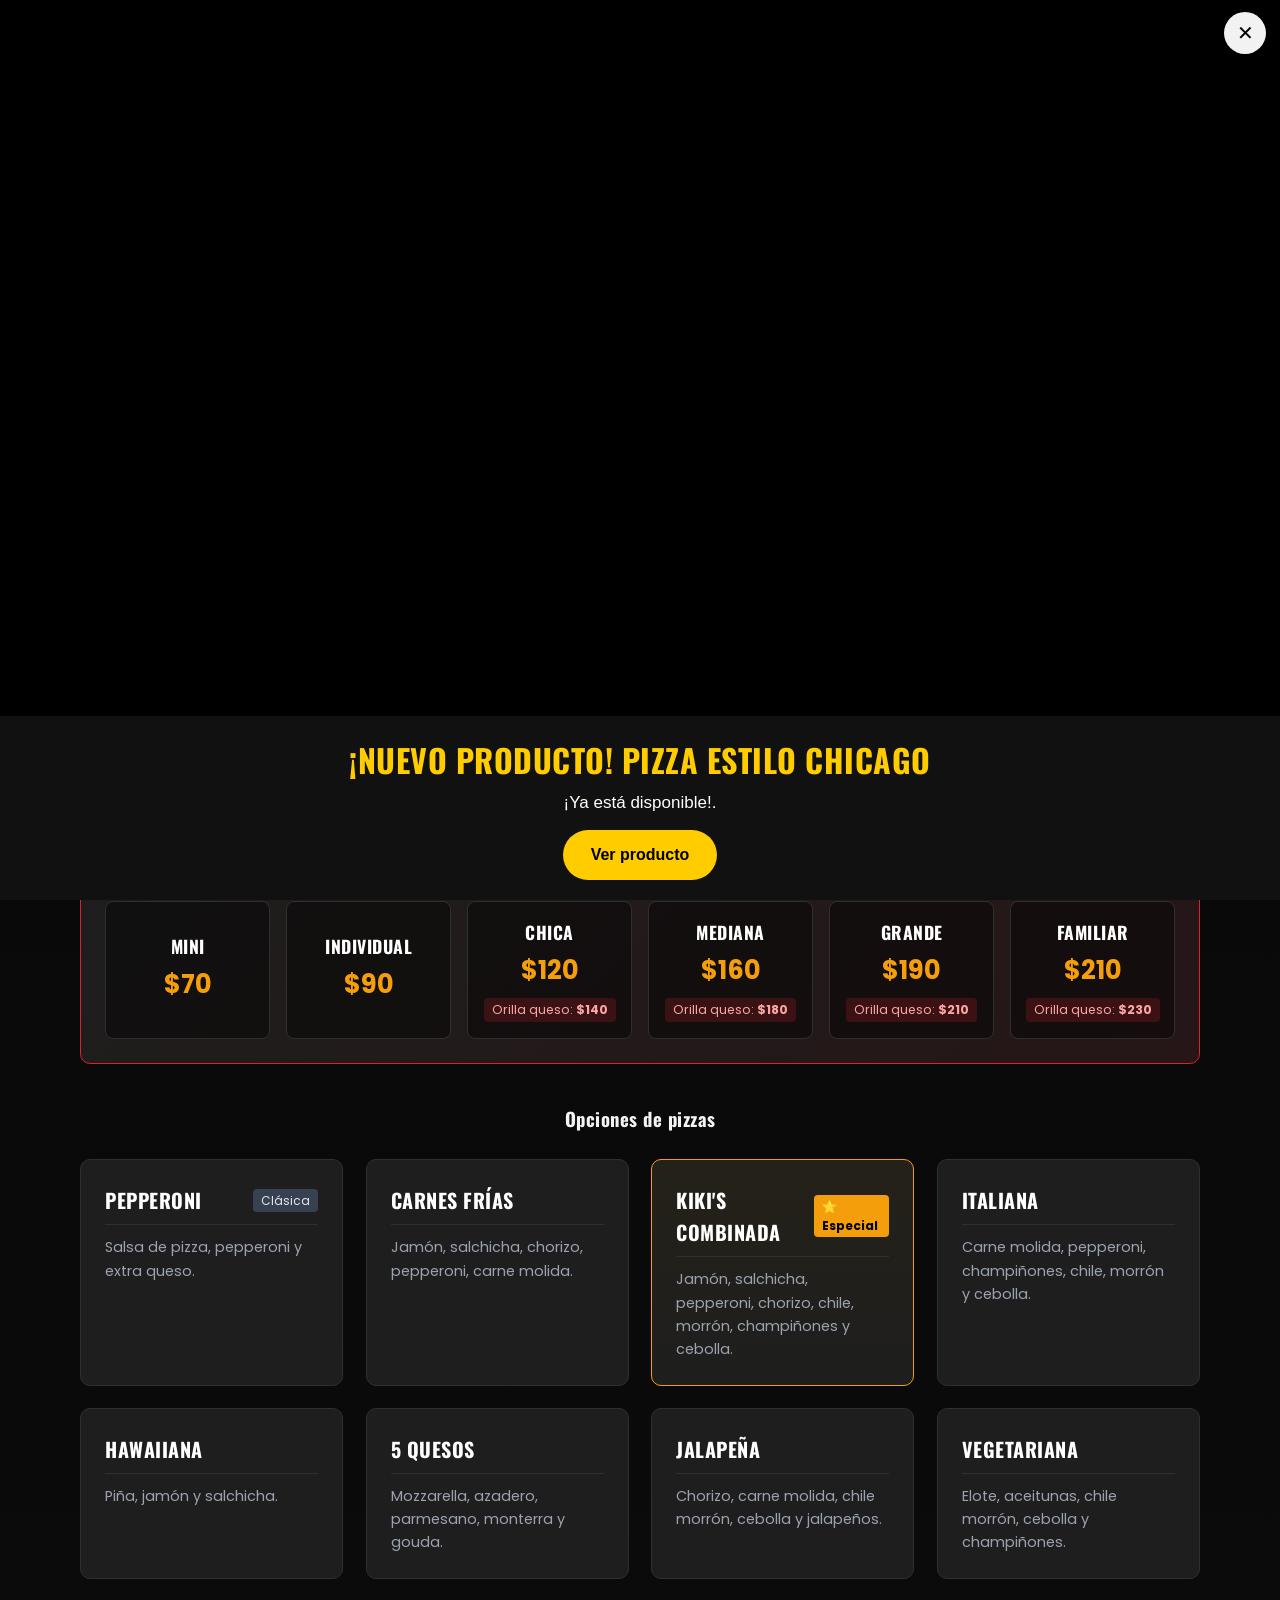
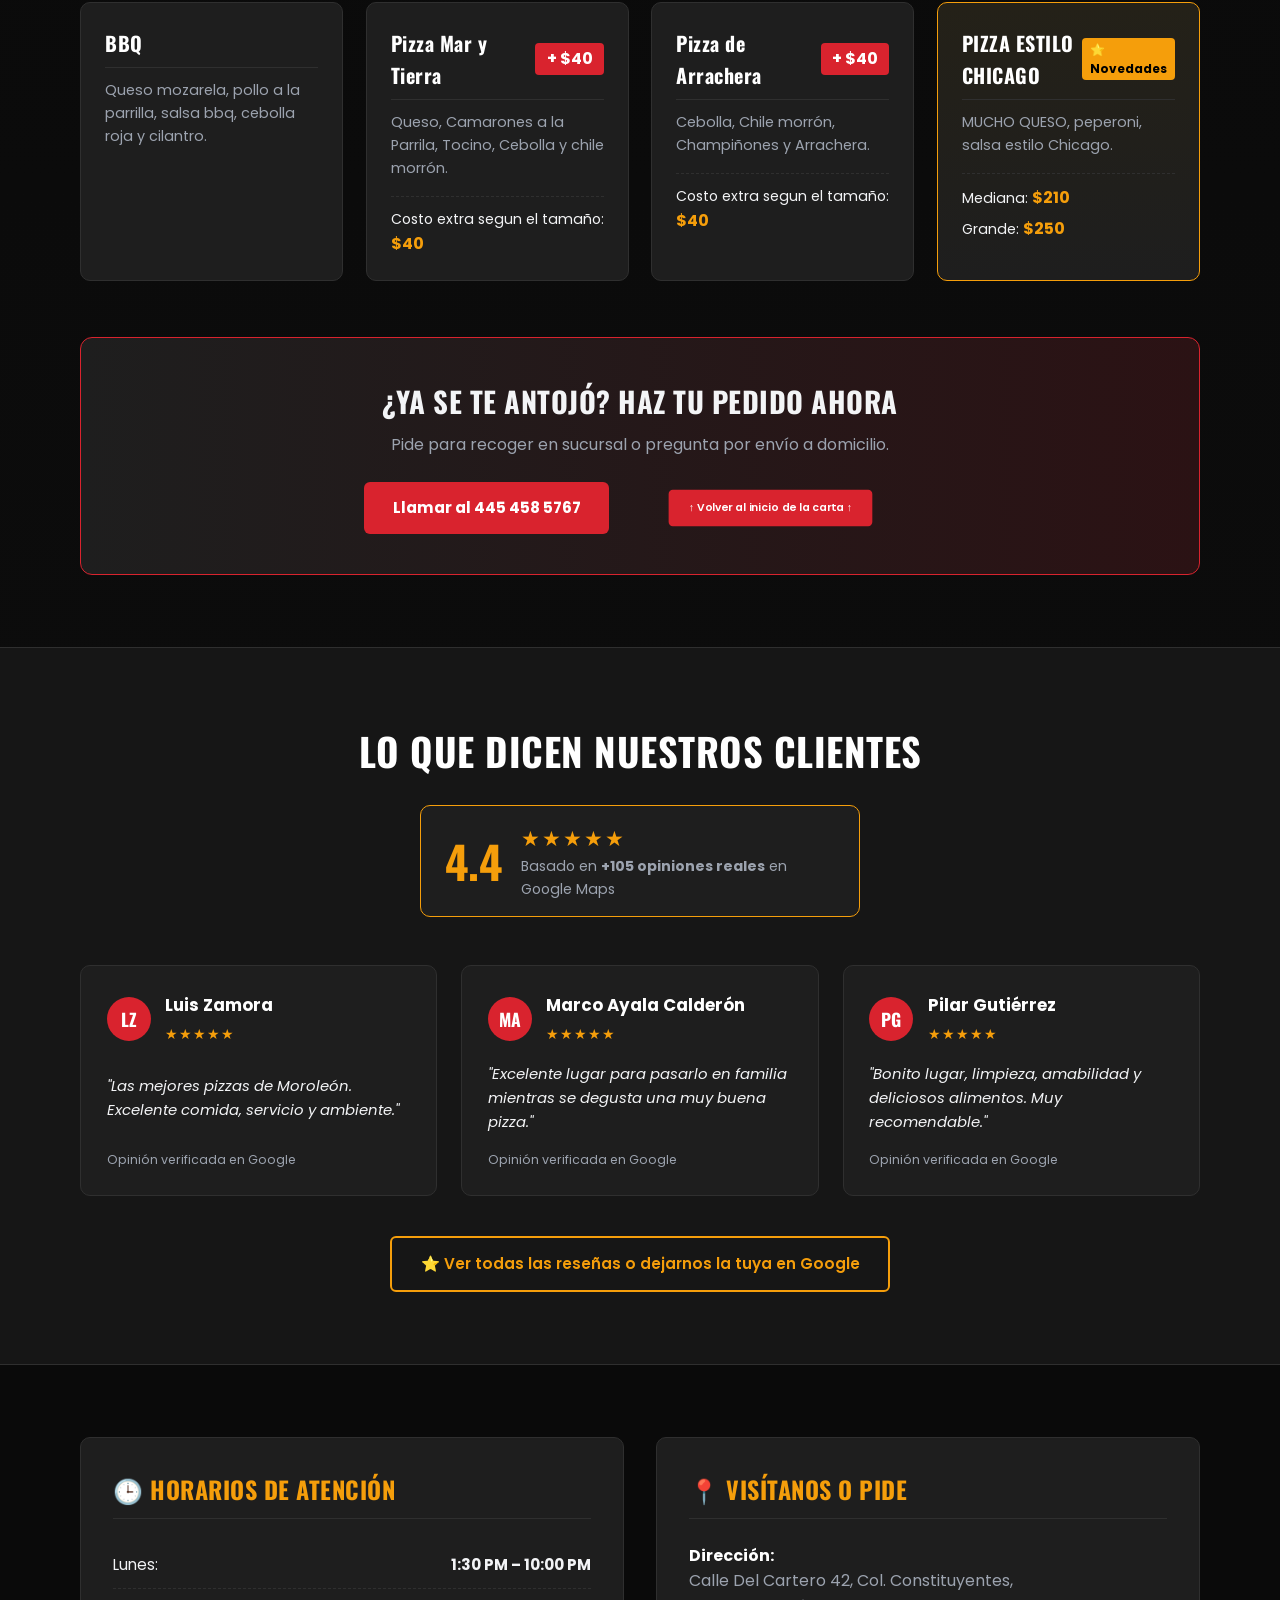
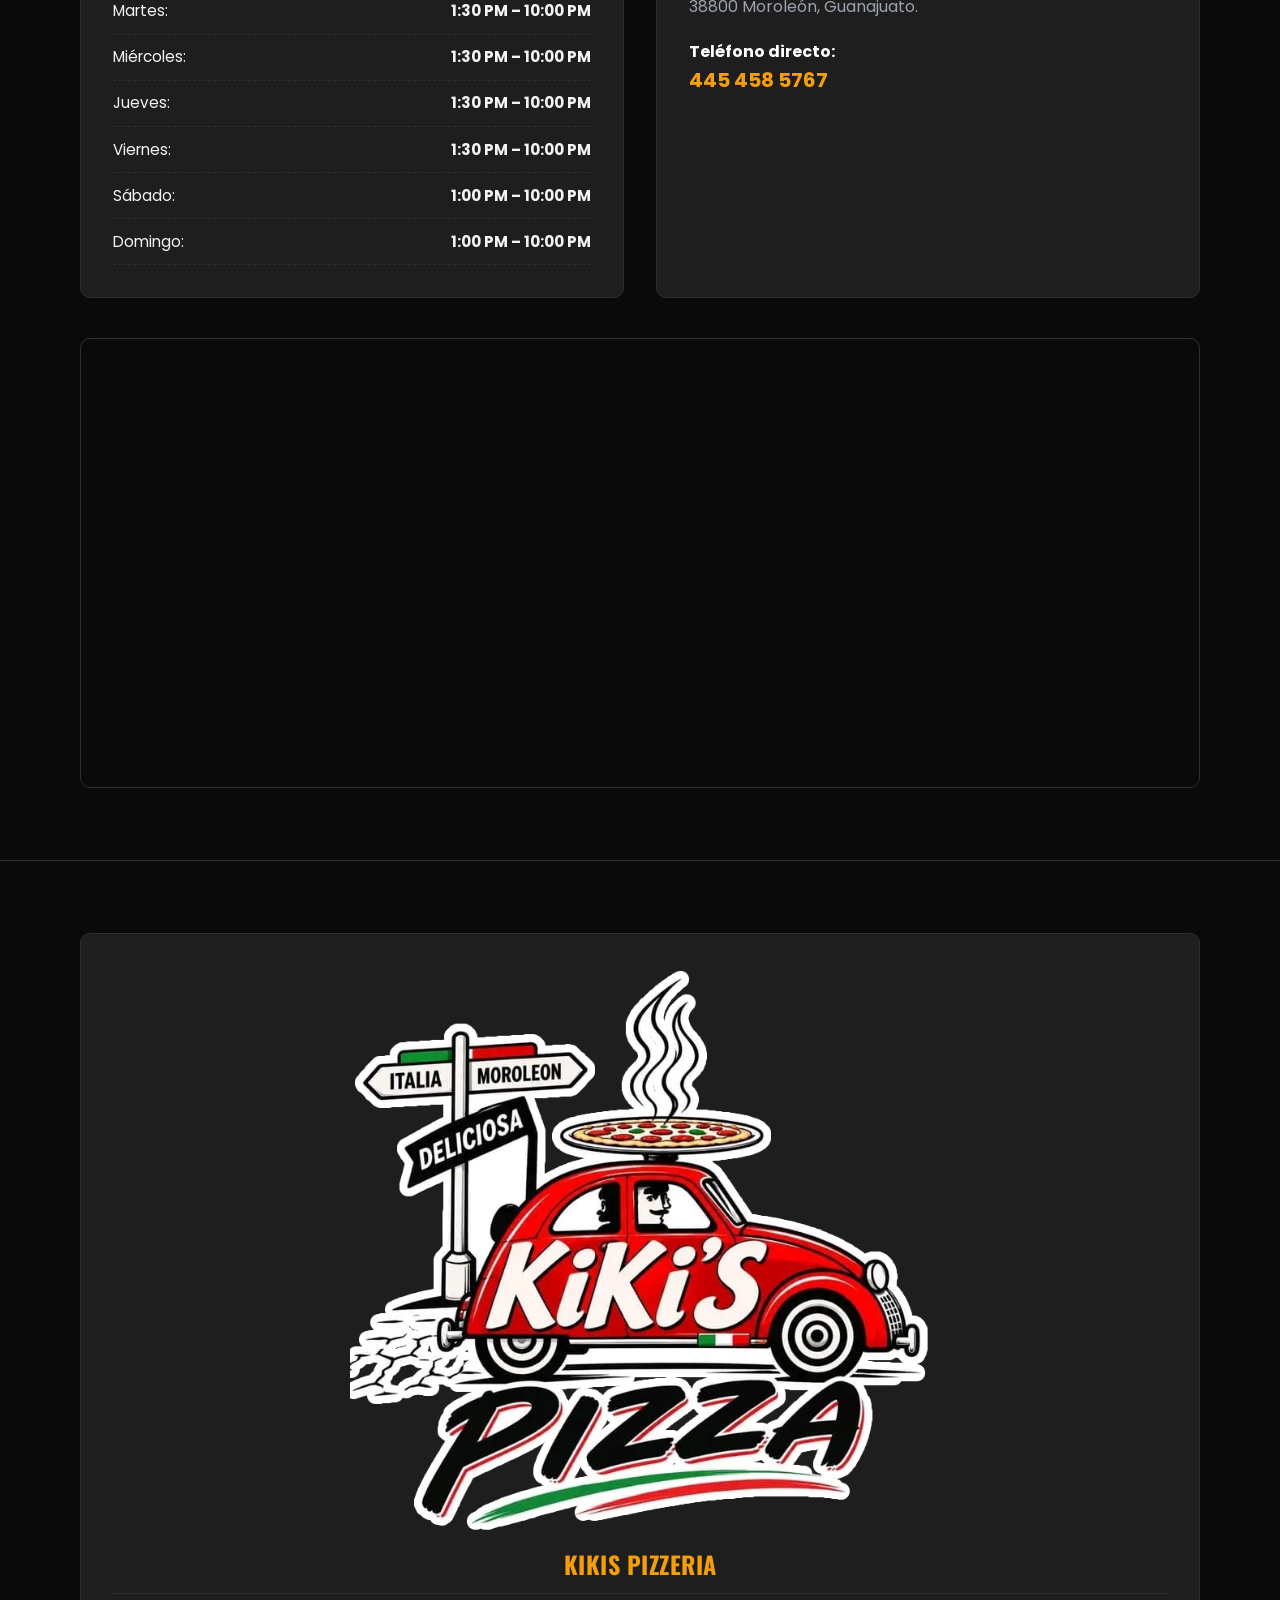
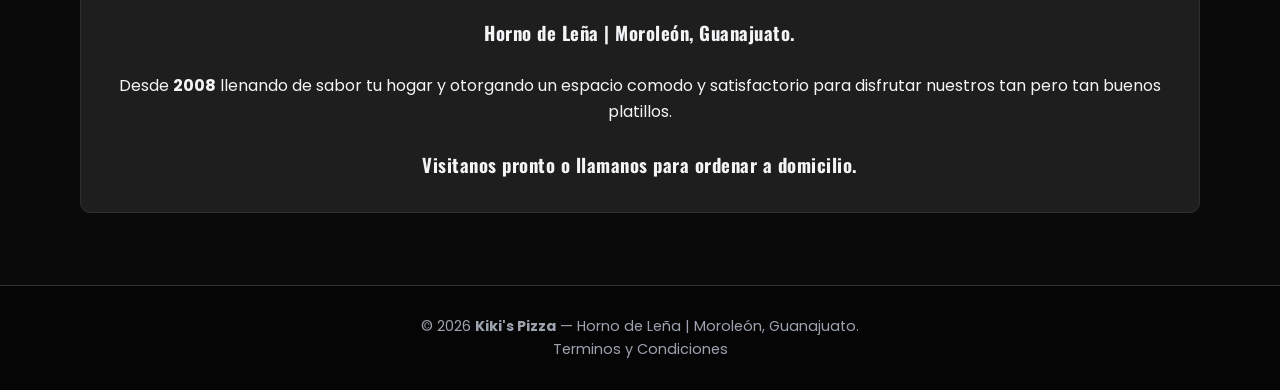
==== commit 7b729b9a: "version 2.7  de la pagina, Correccion del fondo" ====
--- a/index.html
+++ b/index.html
@@ -24,7 +24,7 @@
 
         <div class="promo-texto">
         <h2>¡NUEVO PRODUCTO! PIZZA ESTILO CHICAGO</h2>
-        <p>Ya está disponible en nuestra tienda.</p>
+        <p>¡Ya está disponible!.</p>
         <a href="#chicago" class="btn-ver" onclick="cerrarPromo()">Ver producto</a>
         </div>
     </div>
--- a/css/styles.css
+++ b/css/styles.css
@@ -33,7 +33,7 @@
     font-family: 'Poppins', sans-serif;
     /* background-color: var(--bg-main); */
     background: linear-gradient(rgba(10, 10, 10, 0.78), rgba(18, 18, 18, 0.95)),
-                url('/img/Texturas/LadrilloFondo.jpg');
+                url('img/Texturas/LadrilloFondo.jpg');
     background-position: center;
     background-size: cover, 900px auto;
     background-repeat: no-repeat, repeat;
@@ -193,7 +193,7 @@
 
 .hero {
     background: linear-gradient(rgba(10, 10, 10, 0.78), rgba(18, 18, 18, 0.95)),
-                url('/img/KikisCombinadaPizza.jpeg') center/cover no-repeat;
+                url('img/KikisCombinadaPizza.jpeg') center/cover no-repeat;
     padding: 6.5rem 0 5rem;
     text-align: center;
     border-bottom: 1px solid var(--border-color);
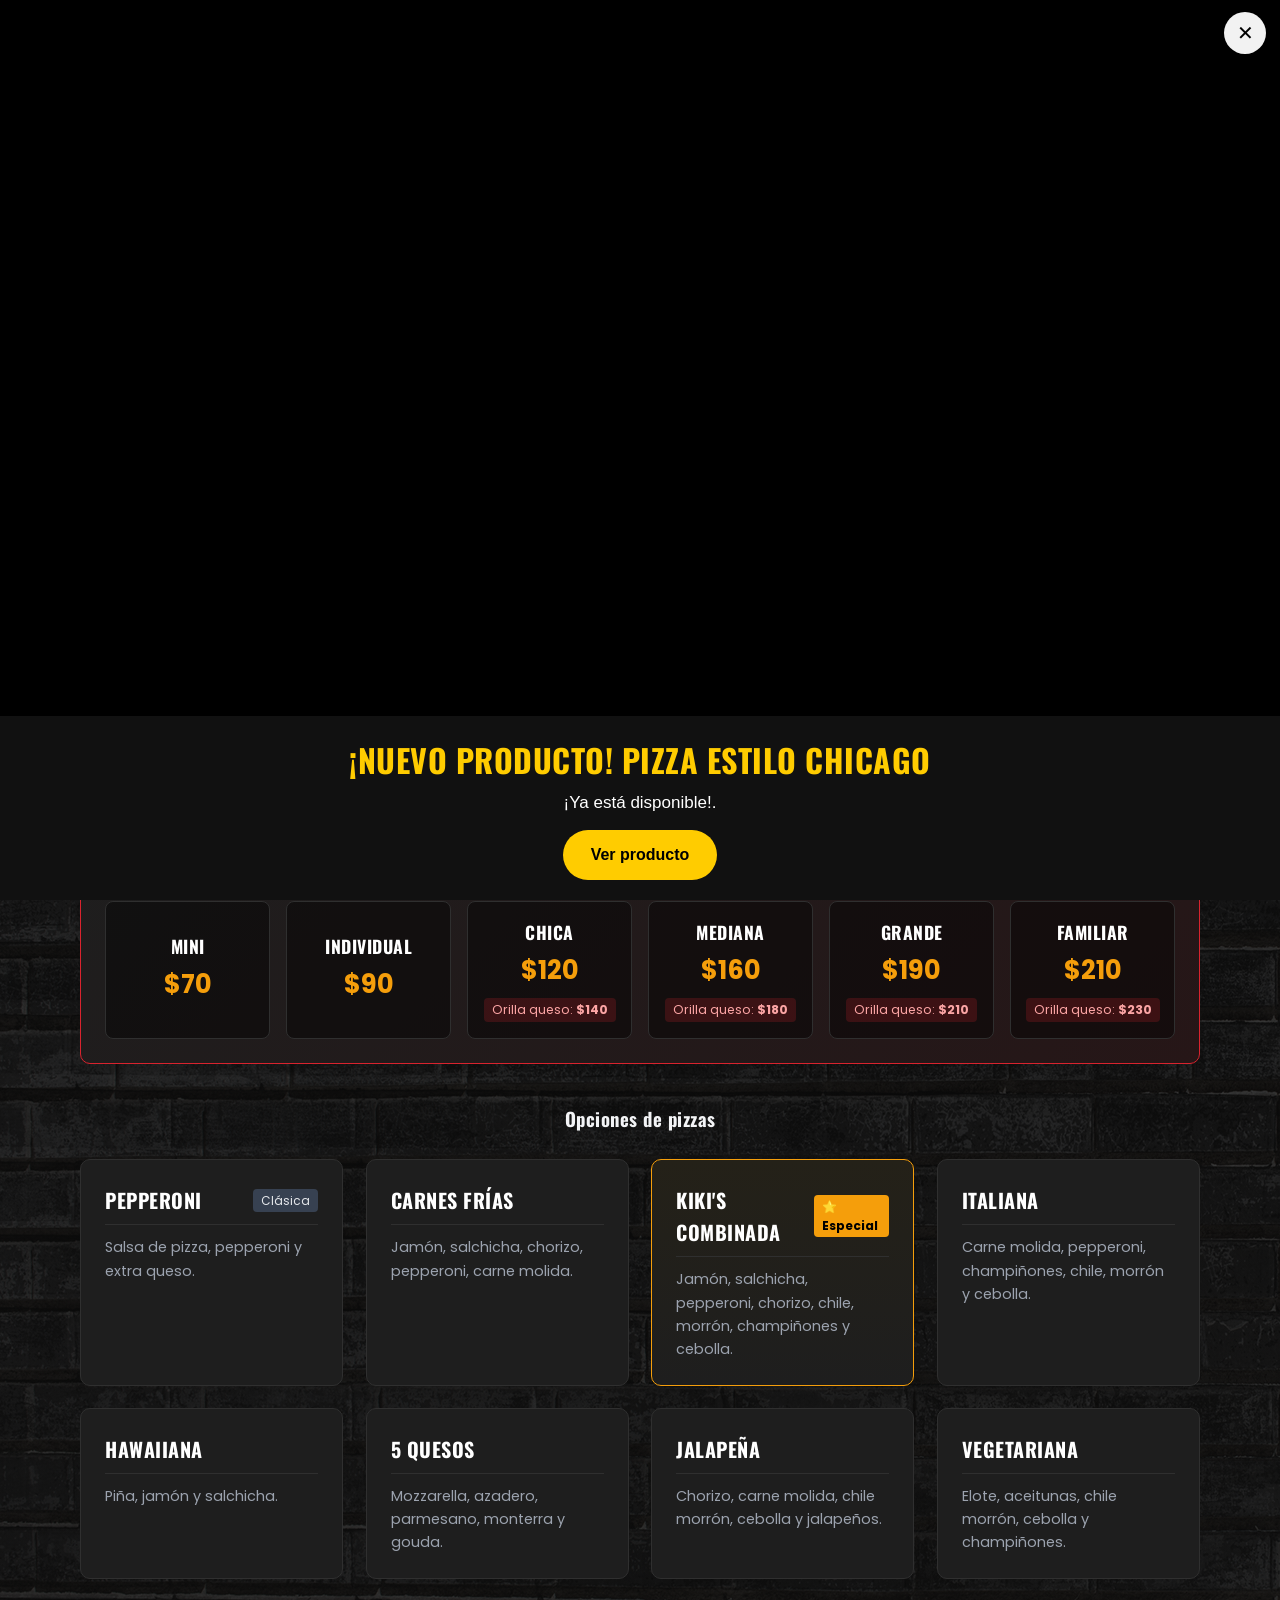
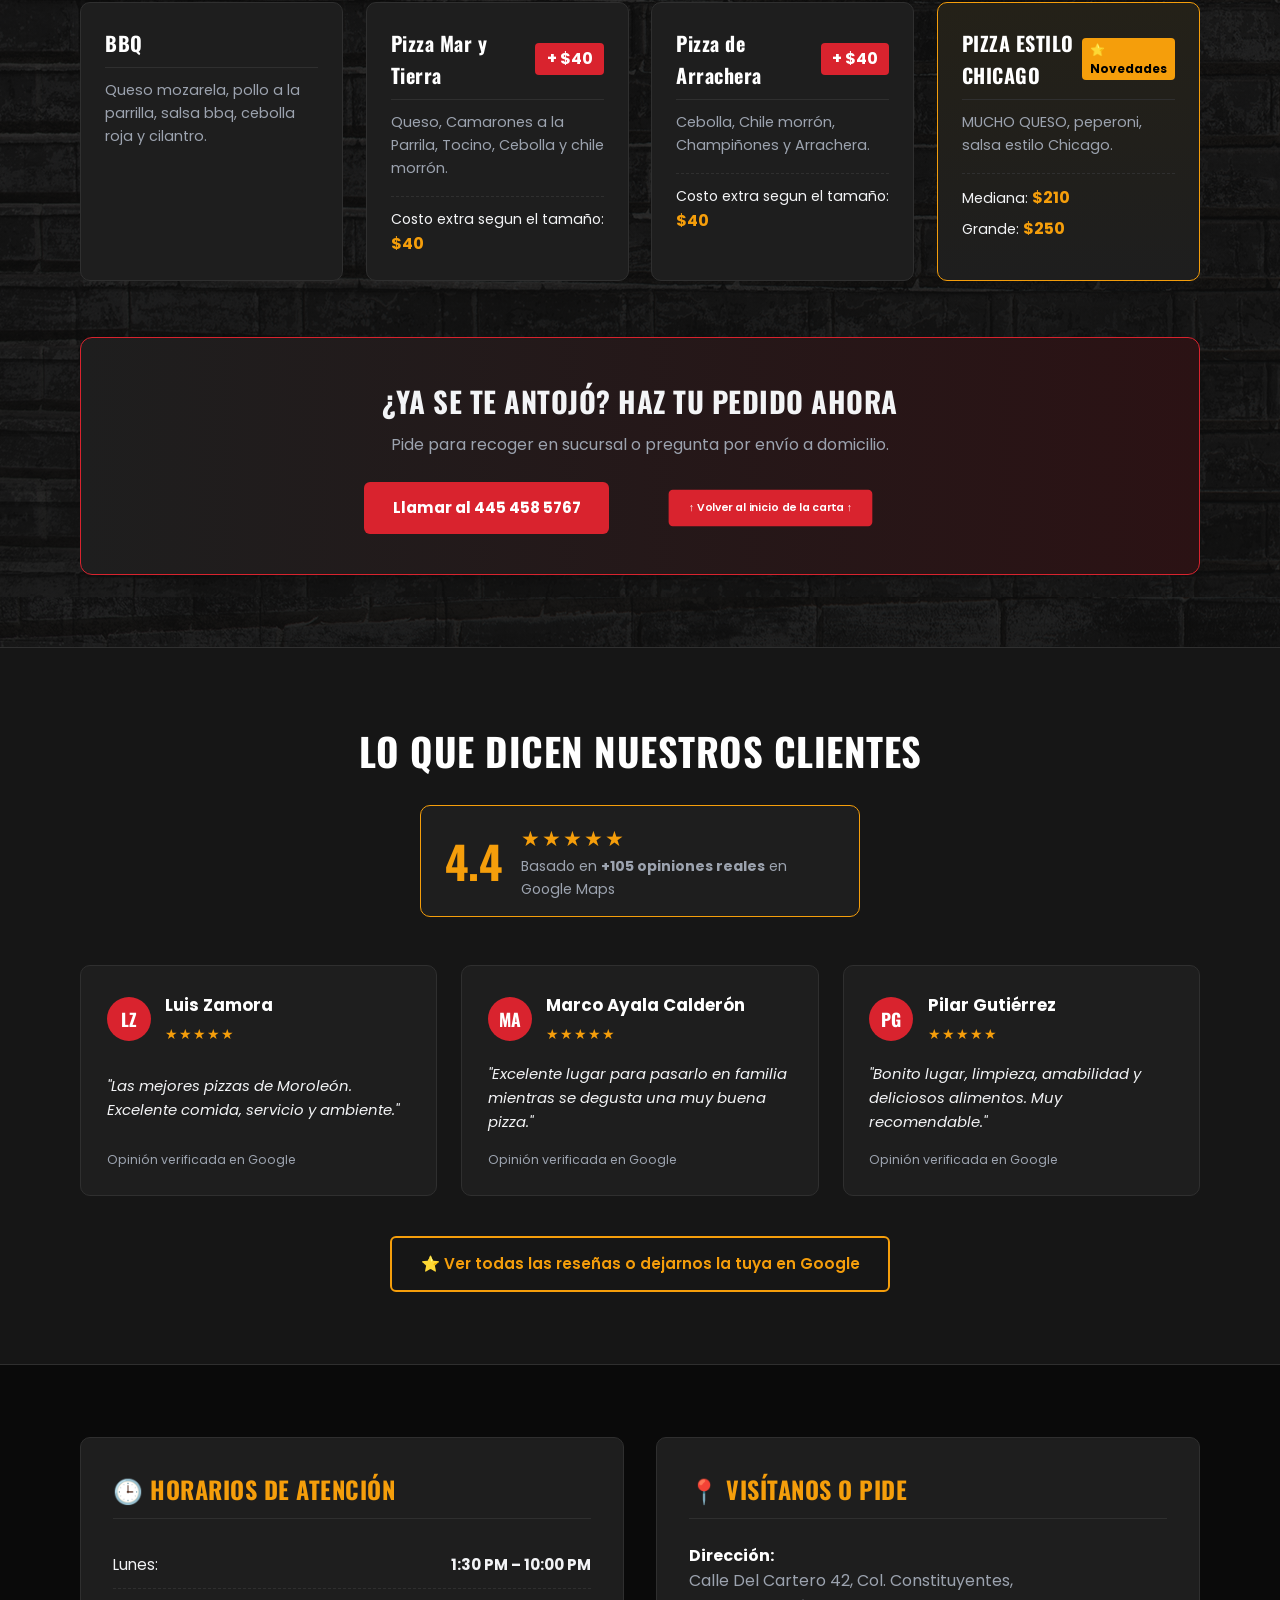
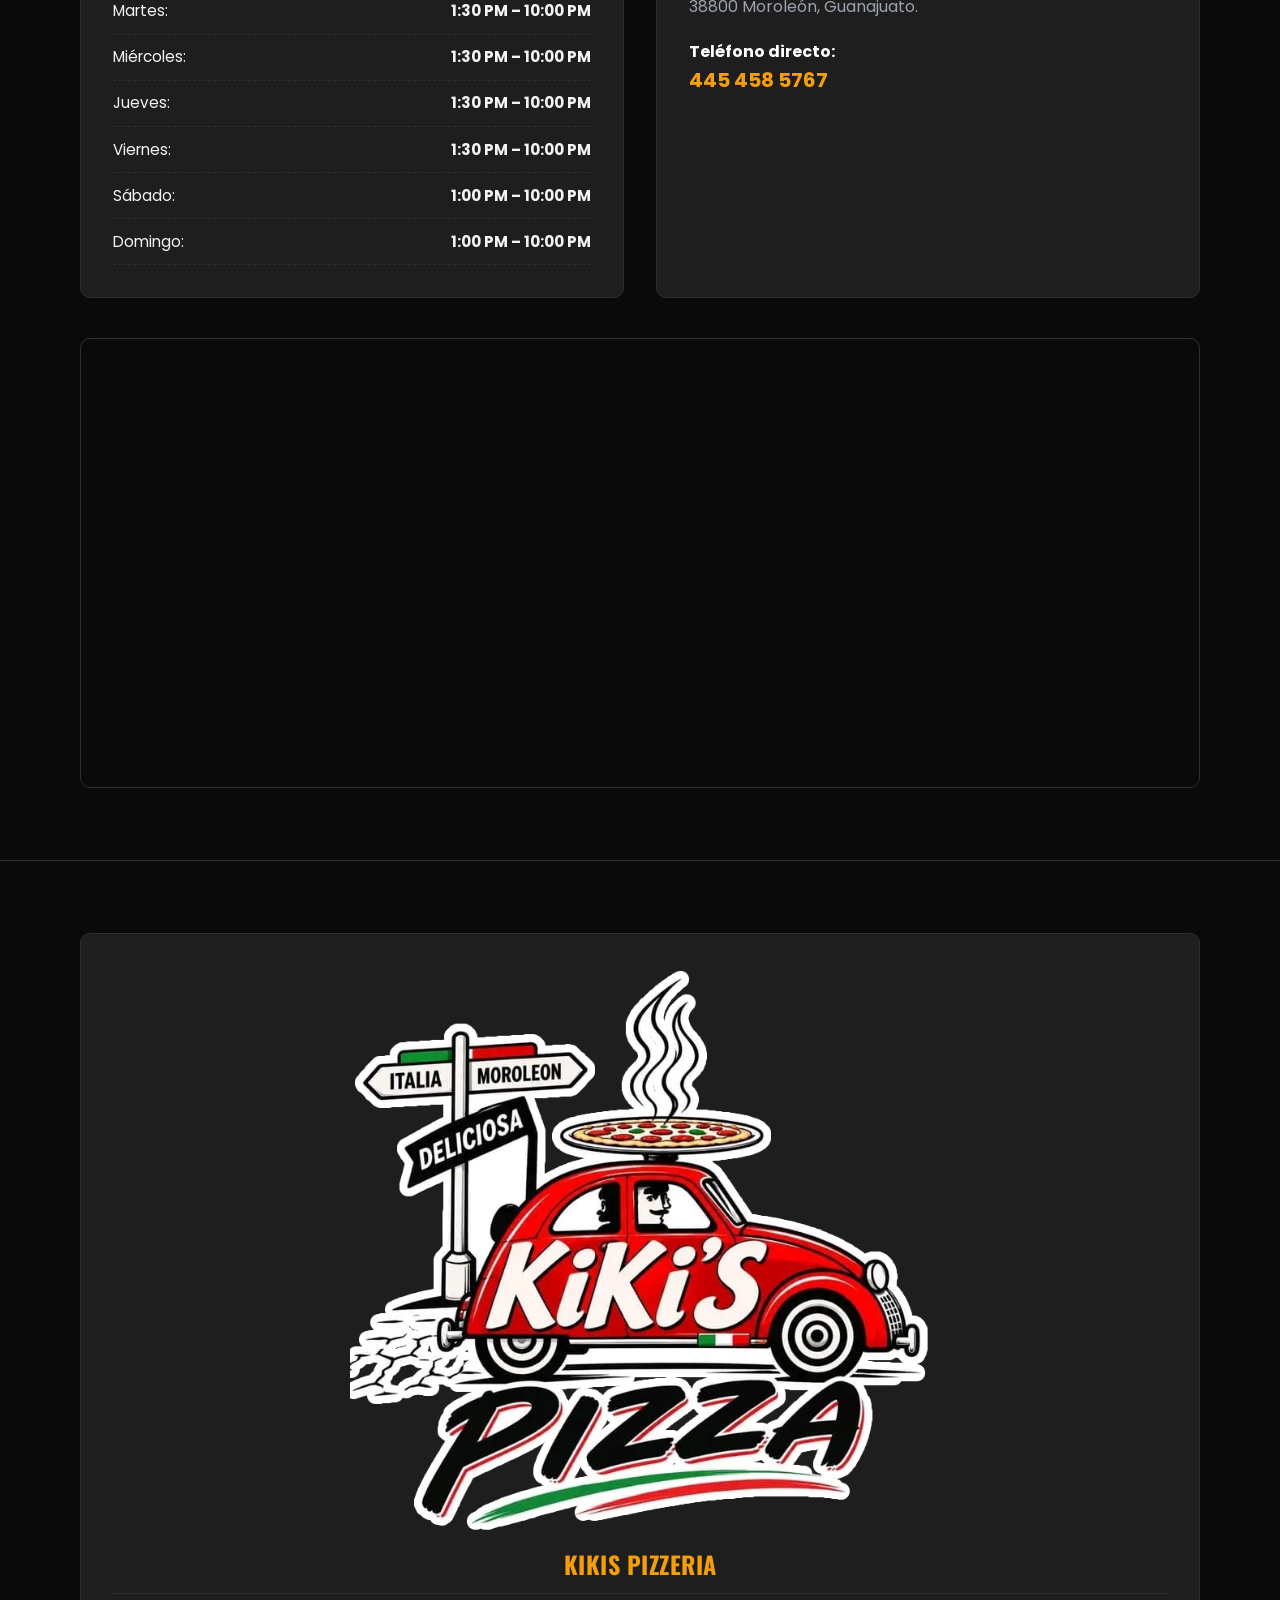
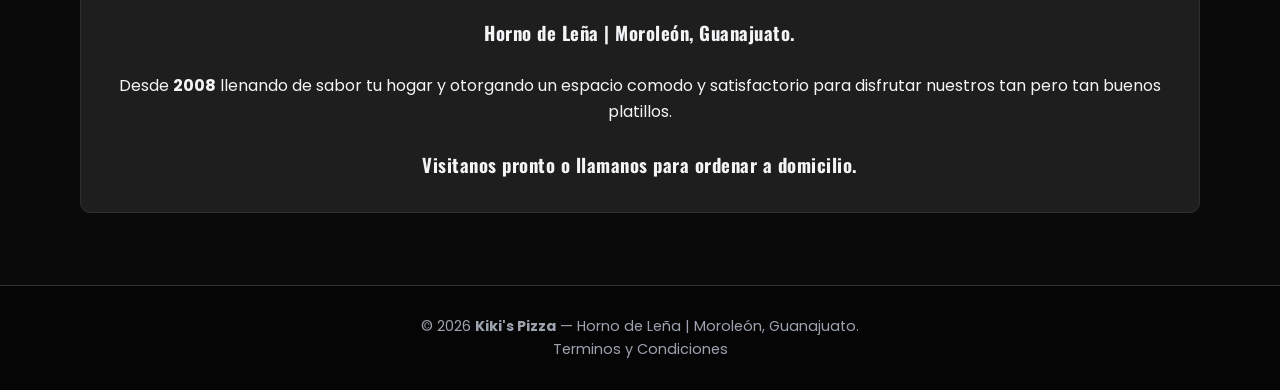
==== commit f6768246: "version 2.8  de la pagina, Correccion del fondo" ====
--- a/index.html
+++ b/index.html
@@ -11,7 +11,7 @@
     <link rel="stylesheet" href="css/styles.css">
     <link rel="icon" type="image/png" href="img/KiKiSIcono3.png">
 </head>
-<body>
+<body style="background: linear-gradient(rgba(10, 10, 10, 0.78), rgba(18, 18, 18, 0.95)), url('/img/Texturas/LadrilloFondo.jpg');">
 
     <!-- VIDEO PROMOCIONAL RESPONSIVE -->
     <div id="promoOverlay">
@@ -58,7 +58,7 @@
         </div>
     </header>
 
-    <section id="inicio" class="hero">
+    <section id="inicio" class="hero" style="background: linear-gradient(rgba(10, 10, 10, 0.78), rgba(18, 18, 18, 0.95)), url('/img/KikisCombinadaPizza.jpeg') center/cover no-repeat;">
         <div class="container hero-content">
             <span class="badge">🔥 DE UN BUEN HORNO DE LEÑA</span>
             <h1>Sabor artesanal directo del horno a tu mesa</h1>
--- a/css/styles.css
+++ b/css/styles.css
@@ -31,9 +31,6 @@
 
 body {
     font-family: 'Poppins', sans-serif;
-    /* background-color: var(--bg-main); */
-    background: linear-gradient(rgba(10, 10, 10, 0.78), rgba(18, 18, 18, 0.95)),
-                url('img/Texturas/LadrilloFondo.jpg');
     background-position: center;
     background-size: cover, 900px auto;
     background-repeat: no-repeat, repeat;
@@ -192,8 +189,7 @@
 }
 
 .hero {
-    background: linear-gradient(rgba(10, 10, 10, 0.78), rgba(18, 18, 18, 0.95)),
-                url('img/KikisCombinadaPizza.jpeg') center/cover no-repeat;
+    
     padding: 6.5rem 0 5rem;
     text-align: center;
     border-bottom: 1px solid var(--border-color);
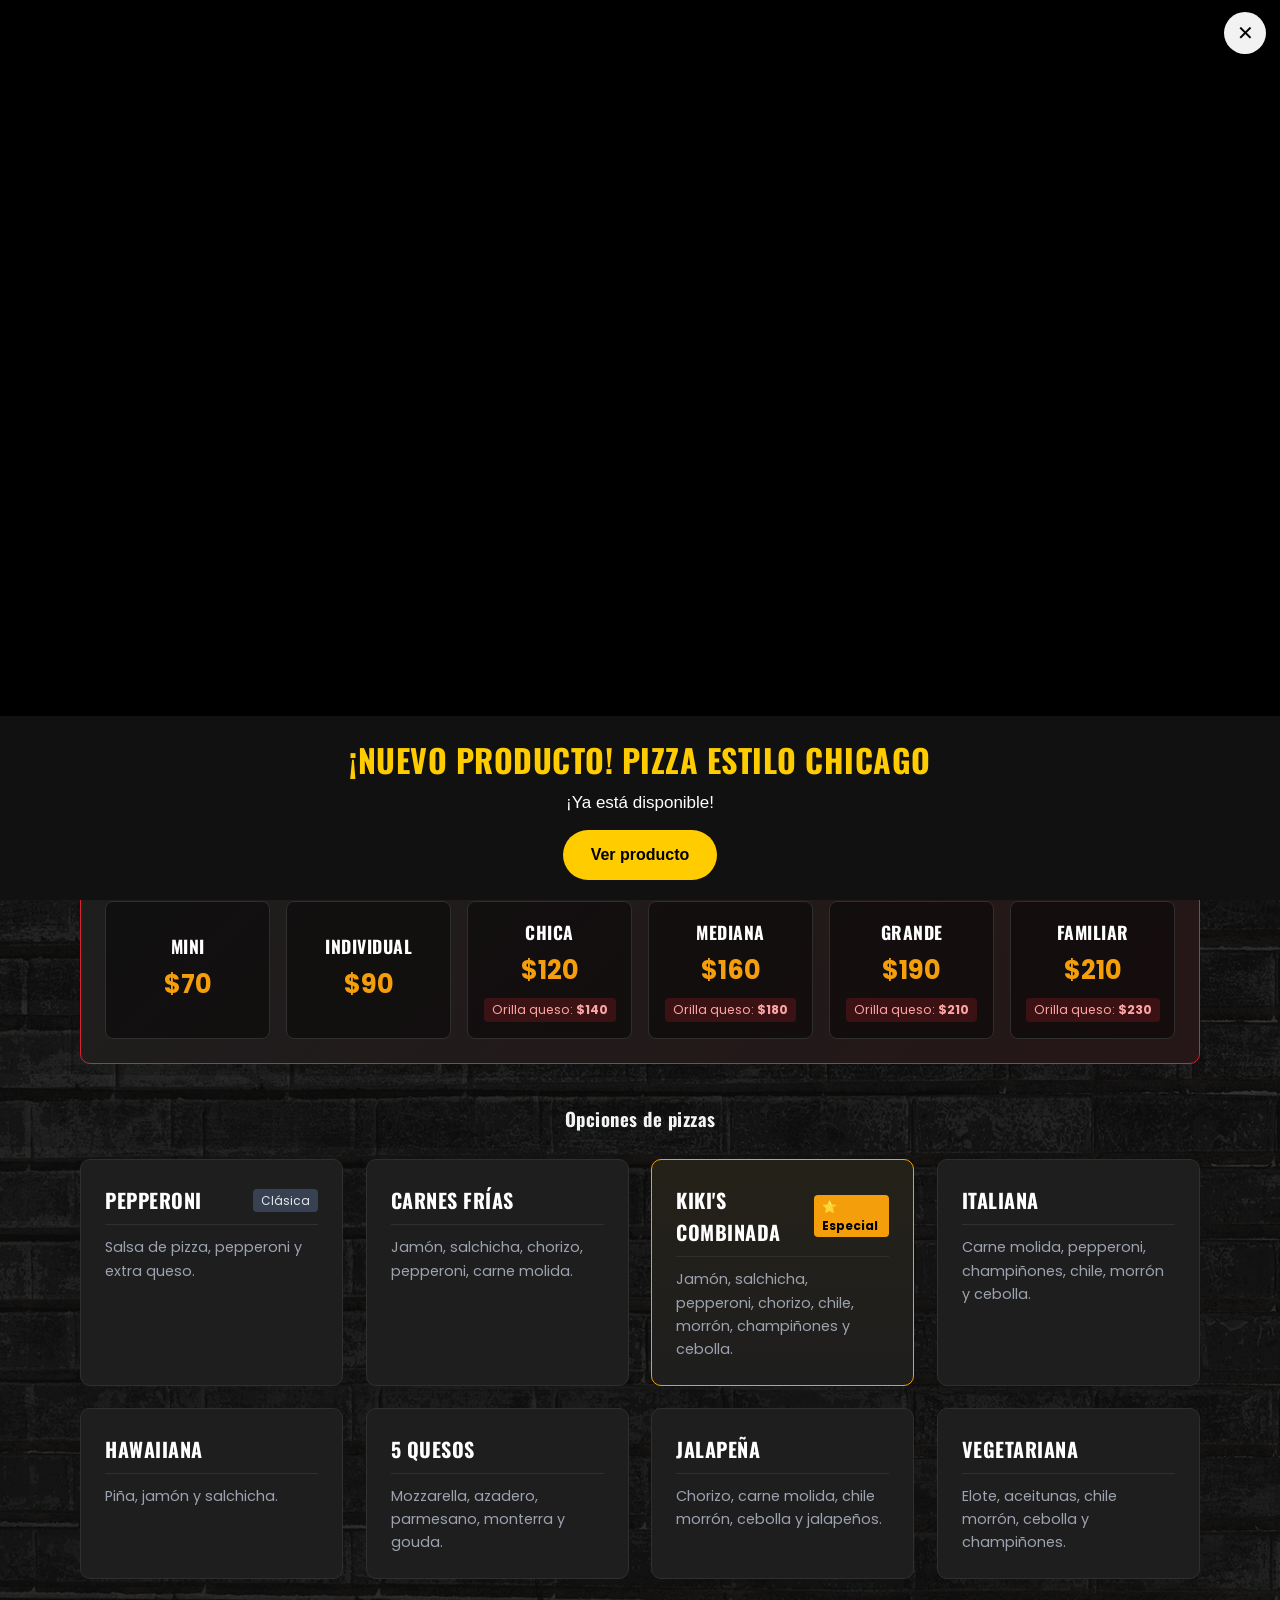
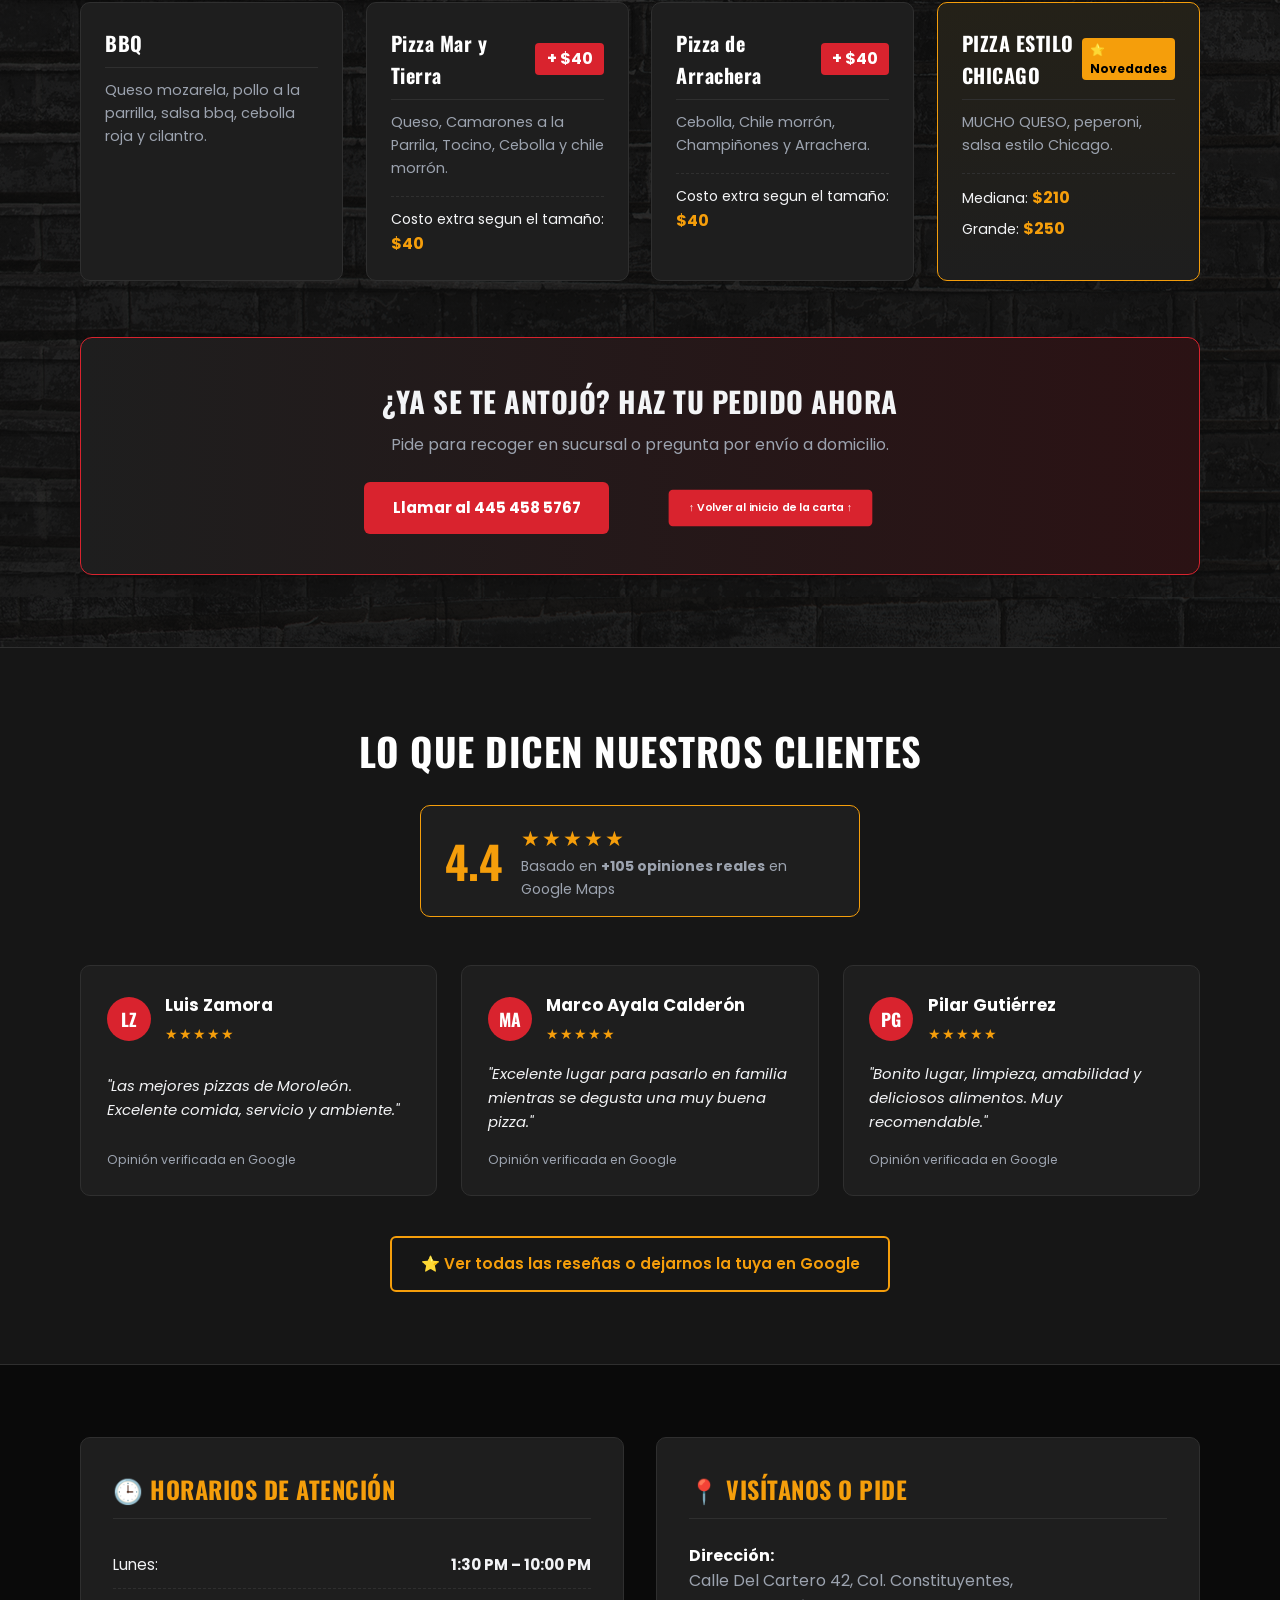
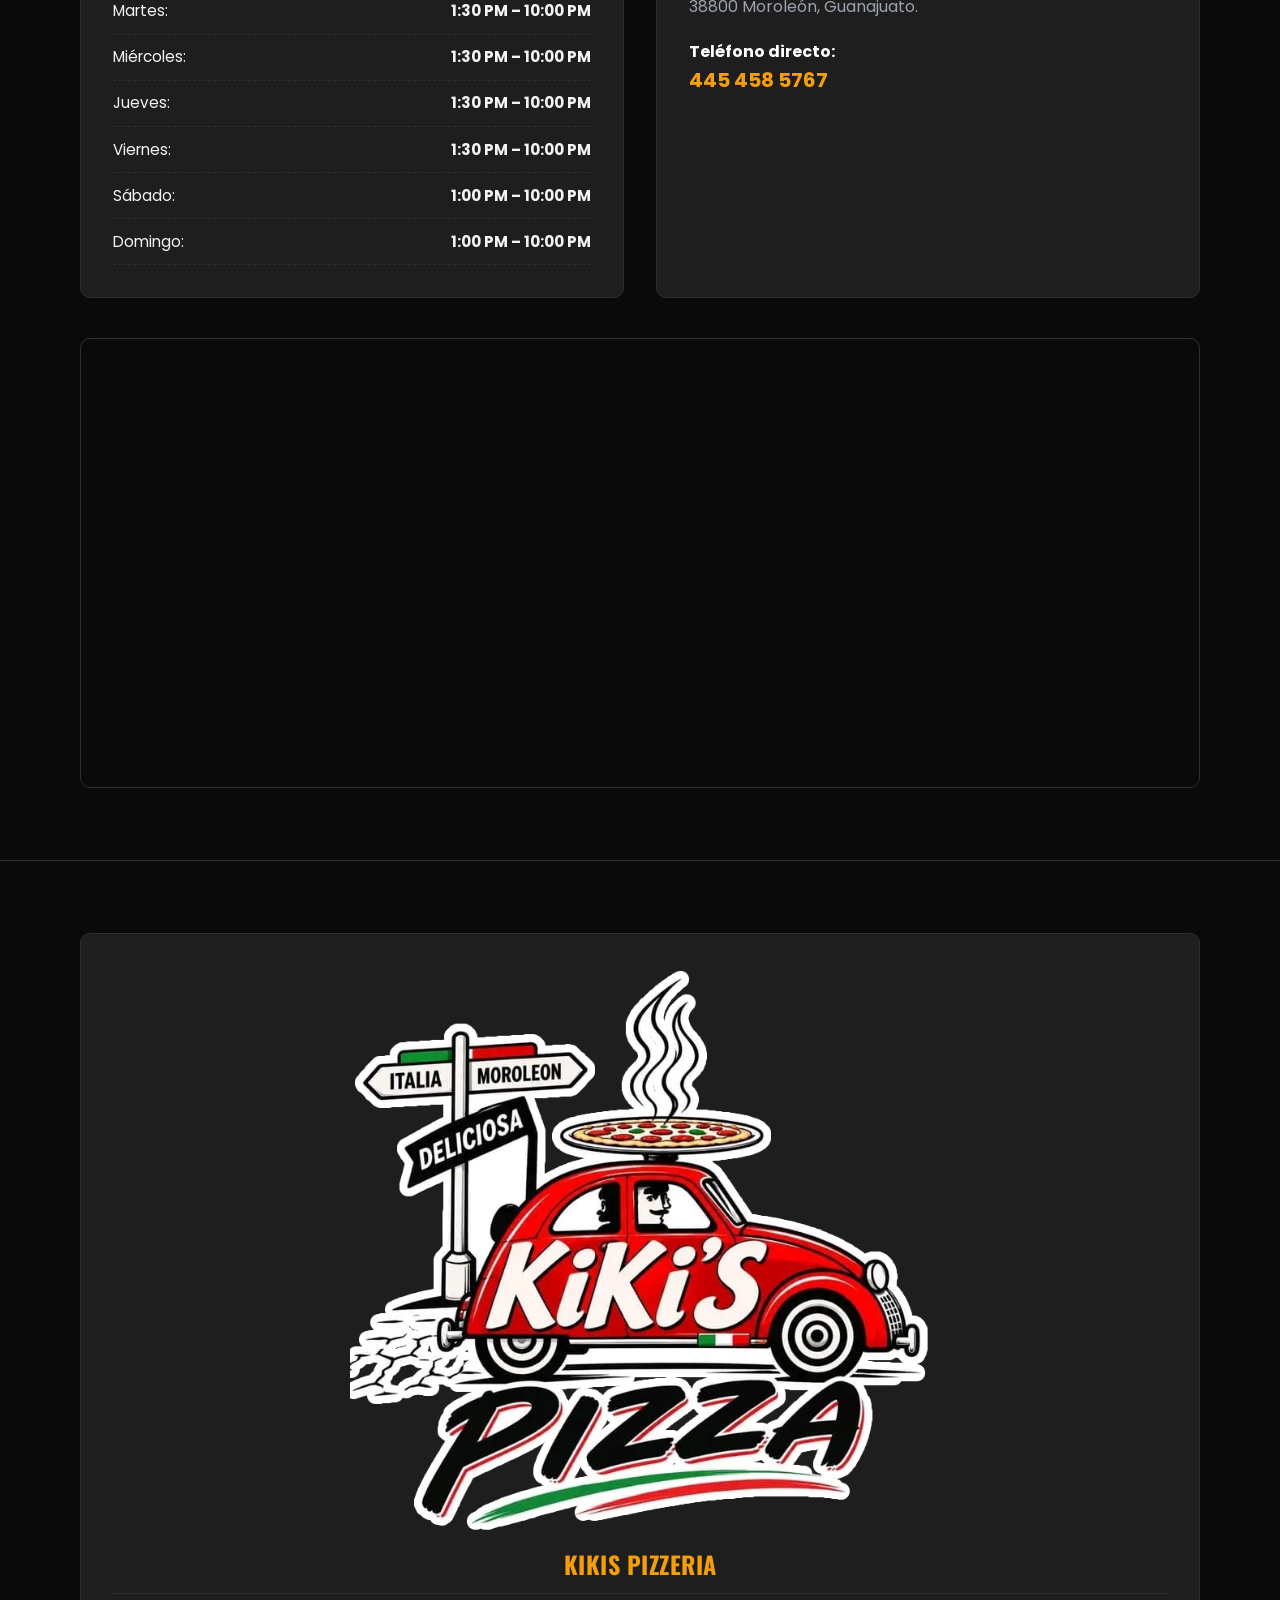
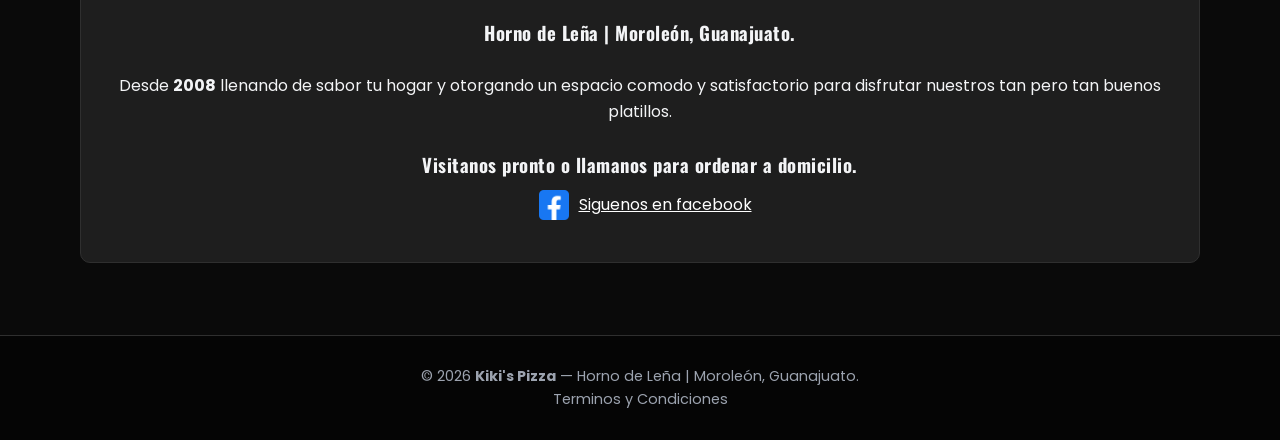
==== commit c8268aaa: "version 2.9 de la pagina, redireccion a facebook" ====
--- a/index.html
+++ b/index.html
@@ -11,7 +11,7 @@
     <link rel="stylesheet" href="css/styles.css">
     <link rel="icon" type="image/png" href="img/KiKiSIcono3.png">
 </head>
-<body style="background: linear-gradient(rgba(10, 10, 10, 0.78), rgba(18, 18, 18, 0.95)), url('/img/Texturas/LadrilloFondo.jpg');">
+<body style="background: linear-gradient(rgba(10, 10, 10, 0.78), rgba(18, 18, 18, 0.95)), url('img/LadrilloFondo.jpg');">
 
     <!-- VIDEO PROMOCIONAL RESPONSIVE -->
     <div id="promoOverlay">
@@ -24,7 +24,7 @@
 
         <div class="promo-texto">
         <h2>¡NUEVO PRODUCTO! PIZZA ESTILO CHICAGO</h2>
-        <p>¡Ya está disponible!.</p>
+        <p>¡Ya está disponible!</p>
         <a href="#chicago" class="btn-ver" onclick="cerrarPromo()">Ver producto</a>
         </div>
     </div>
@@ -58,7 +58,7 @@
         </div>
     </header>
 
-    <section id="inicio" class="hero" style="background: linear-gradient(rgba(10, 10, 10, 0.78), rgba(18, 18, 18, 0.95)), url('/img/KikisCombinadaPizza.jpeg') center/cover no-repeat;">
+    <section id="inicio" class="hero" style="background: linear-gradient(rgba(10, 10, 10, 0.78), rgba(18, 18, 18, 0.95)), url('img/KikisCombinadaPizza.jpeg') center/cover no-repeat;">
         <div class="container hero-content">
             <span class="badge">🔥 DE UN BUEN HORNO DE LEÑA</span>
             <h1>Sabor artesanal directo del horno a tu mesa</h1>
@@ -404,6 +404,11 @@
                     <br>
                     <p>Desde <strong>2008</strong> llenando de sabor tu hogar y otorgando un espacio comodo y satisfactorio para disfrutar nuestros tan pero tan buenos platillos.</p>
                     <br><h3>Visitanos pronto o llamanos para ordenar a domicilio.</h3>
+
+                    <a href="https://www.facebook.com/profile.php?id=61595882806256" target="_blank" style="color: white; display: flex; align-items: center; justify-content: center;">
+                        <img id="facebook-icon" src="img/Logos/facebook_icon_130940.png" alt="Facebook" style="width: 50px; height: 50px; padding: 10px;">
+                        <label for="">Siguenos en facebook</label>
+                    </a>
                 </center>
             </div>
     </section>
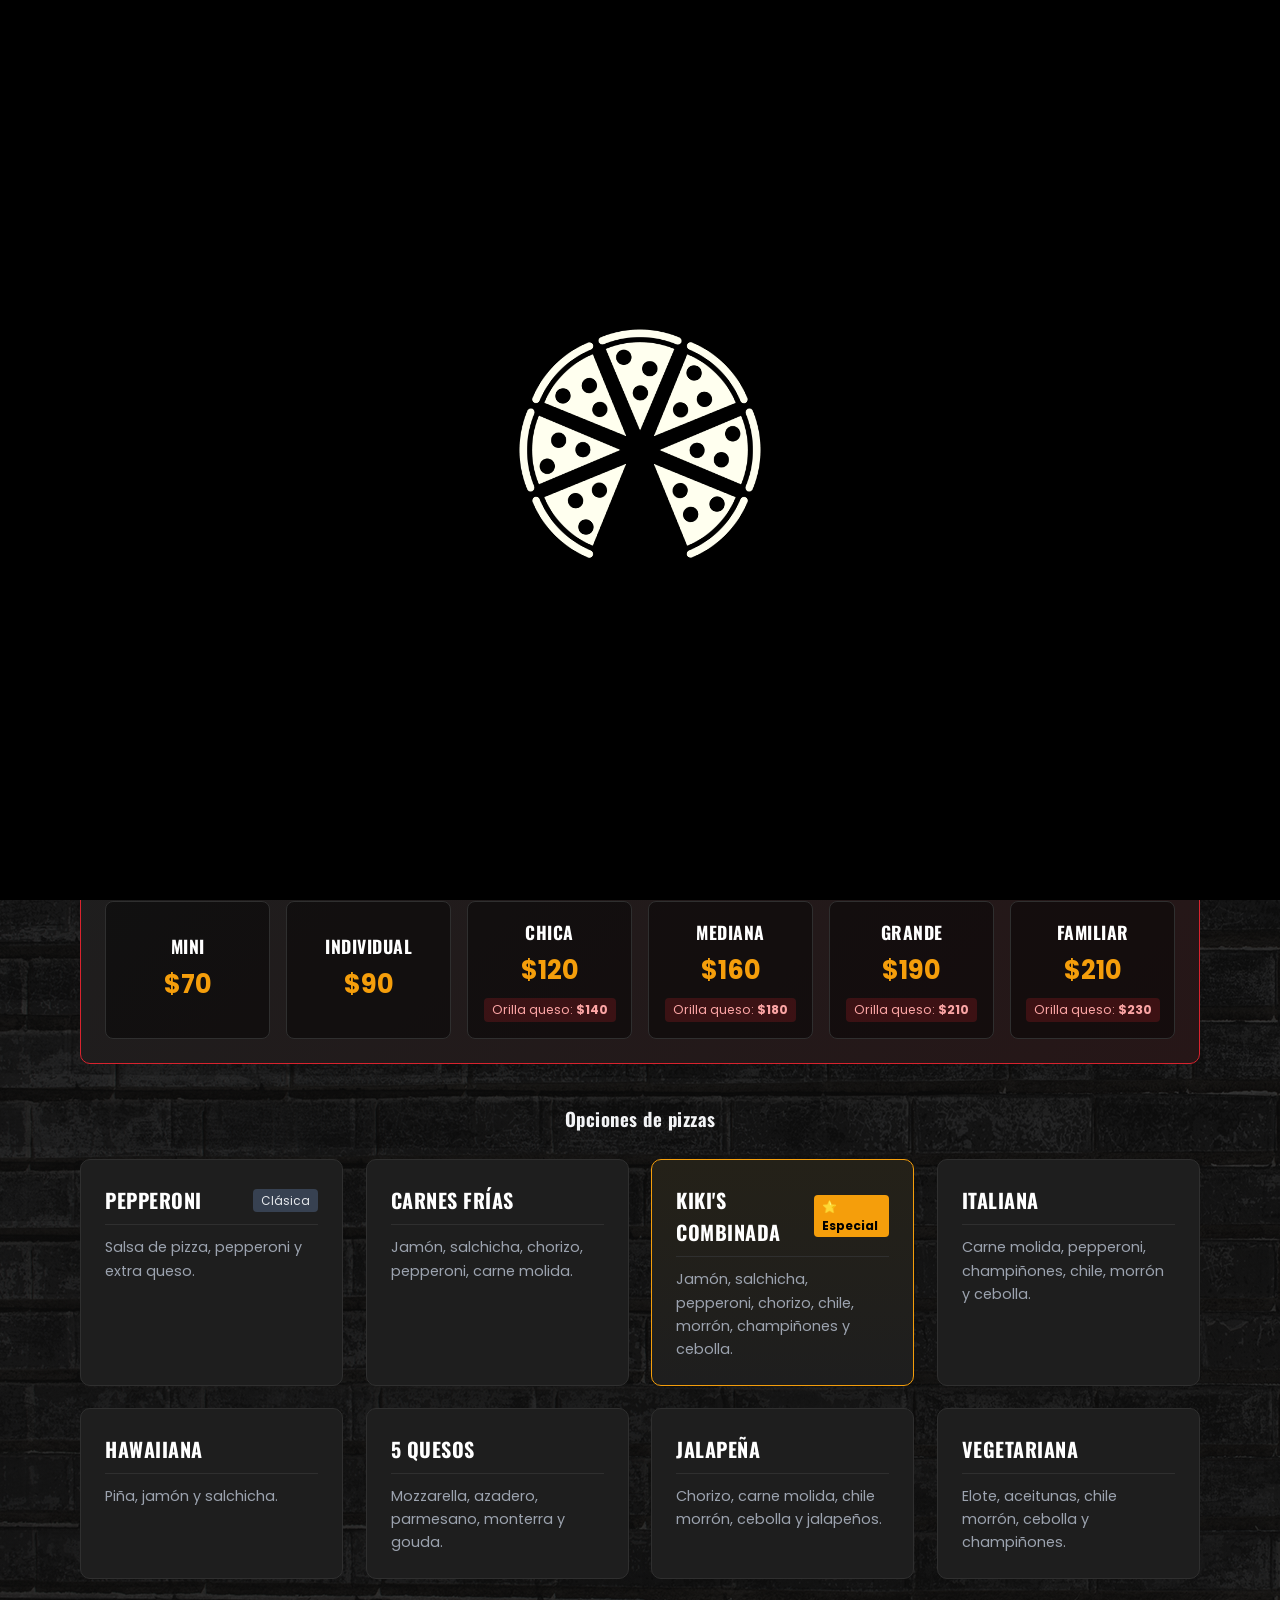
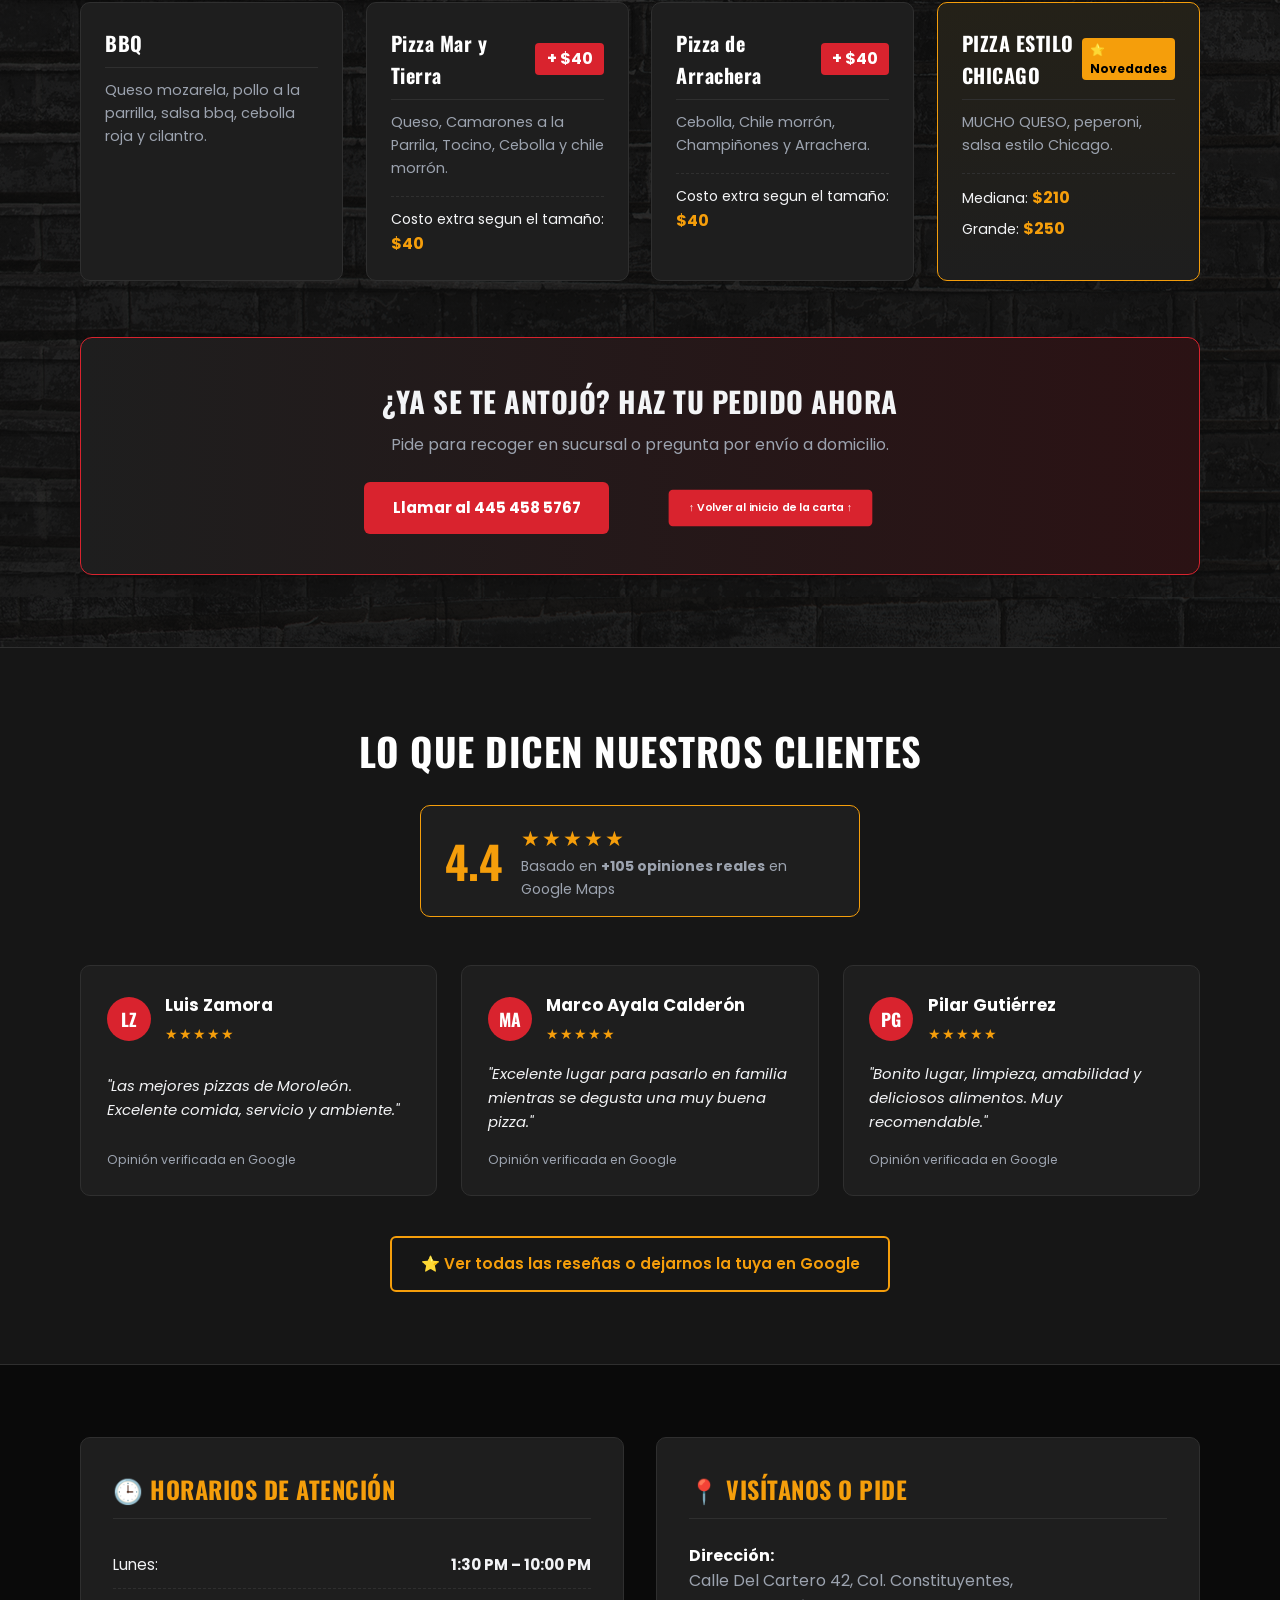
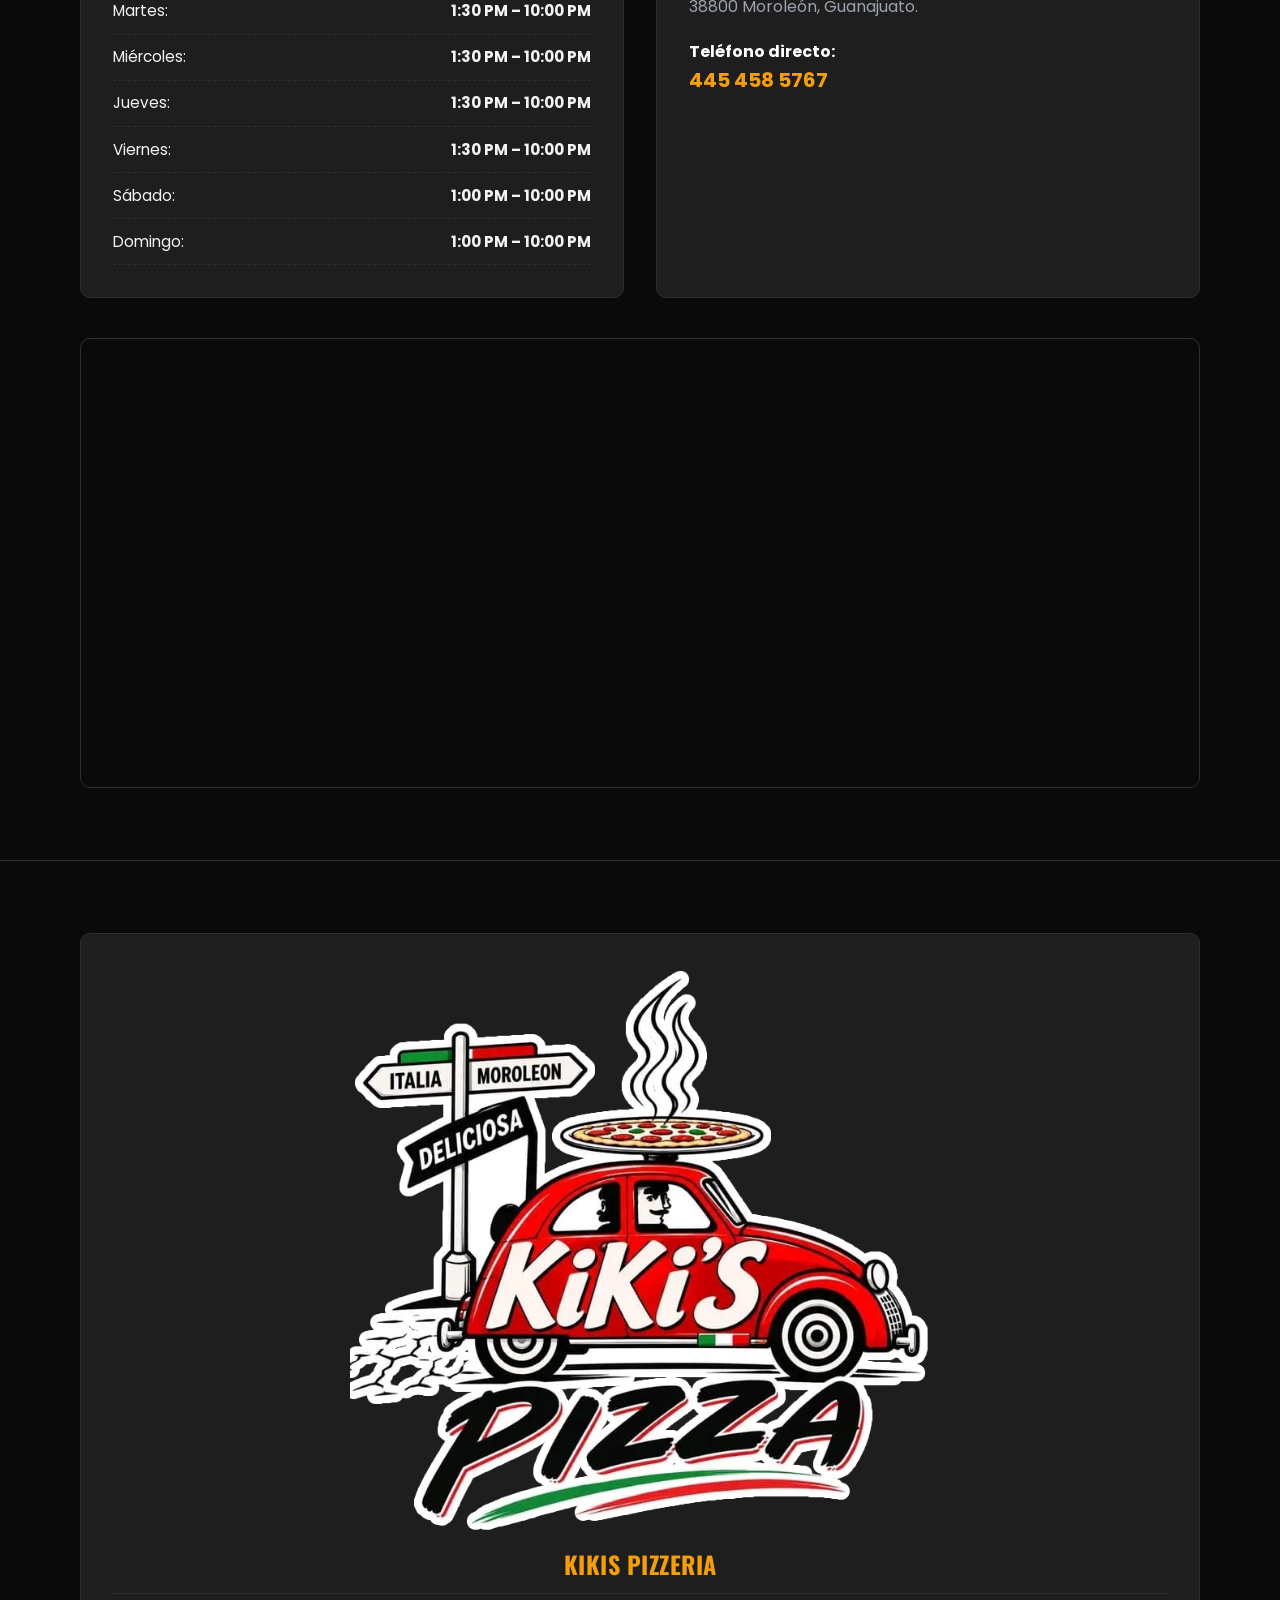
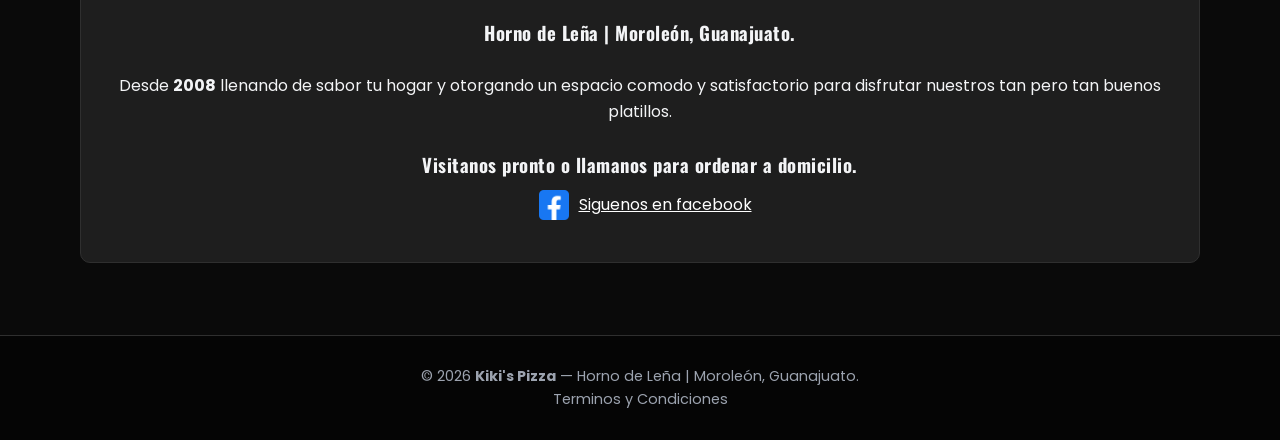
==== commit 40afd33b: "version 2.9 de la pagina, Pantalla de carga" ====
--- a/index.html
+++ b/index.html
@@ -13,7 +13,11 @@
 </head>
 <body style="background: linear-gradient(rgba(10, 10, 10, 0.78), rgba(18, 18, 18, 0.95)), url('img/LadrilloFondo.jpg');">
 
-    <!-- VIDEO PROMOCIONAL RESPONSIVE -->
+
+    <div id="pizzaLoader">
+        <div class="pizza" id="pizzaLoading"></div>
+    </div>
+
     <div id="promoOverlay">
     <div class="promo-box">
         <a href="#"><button id="cerrarPromo" aria-label="Cerrar">✕</button></a>
--- a/css/styles.css
+++ b/css/styles.css
@@ -849,4 +849,48 @@
     #promoVideo {
         max-height: 65vh;
     }
-}+}
+
+
+#pizzaLoader {
+    position: fixed;
+    inset: 0;
+    width: 100%;
+    height: 100%;
+    background: #000;
+    z-index: 1000000;
+    display: flex;
+    align-items: center;
+    justify-content: center;
+    opacity: 1;
+    visibility: visible;
+    transition: opacity .5s ease, visibility .5s ease;
+}
+
+#pizzaLoader.hide {
+    opacity: 0;
+    visibility: hidden;
+    pointer-events: none;
+}
+
+#pizzaLoader .pizza {
+    position: relative;
+    width: 280px;
+    height: 280px;
+}
+
+#pizzaLoader .rebanada {
+    position: absolute;
+    width: 50%;
+    height: 50%;
+    left: 25%;
+    top: 0;
+    object-fit: contain;
+    transform-origin: 50% 100%;
+    opacity: 1;
+    transition: opacity .12s ease;
+}
+
+#pizzaLoader .rebanada.off {
+    opacity: 0;
+}
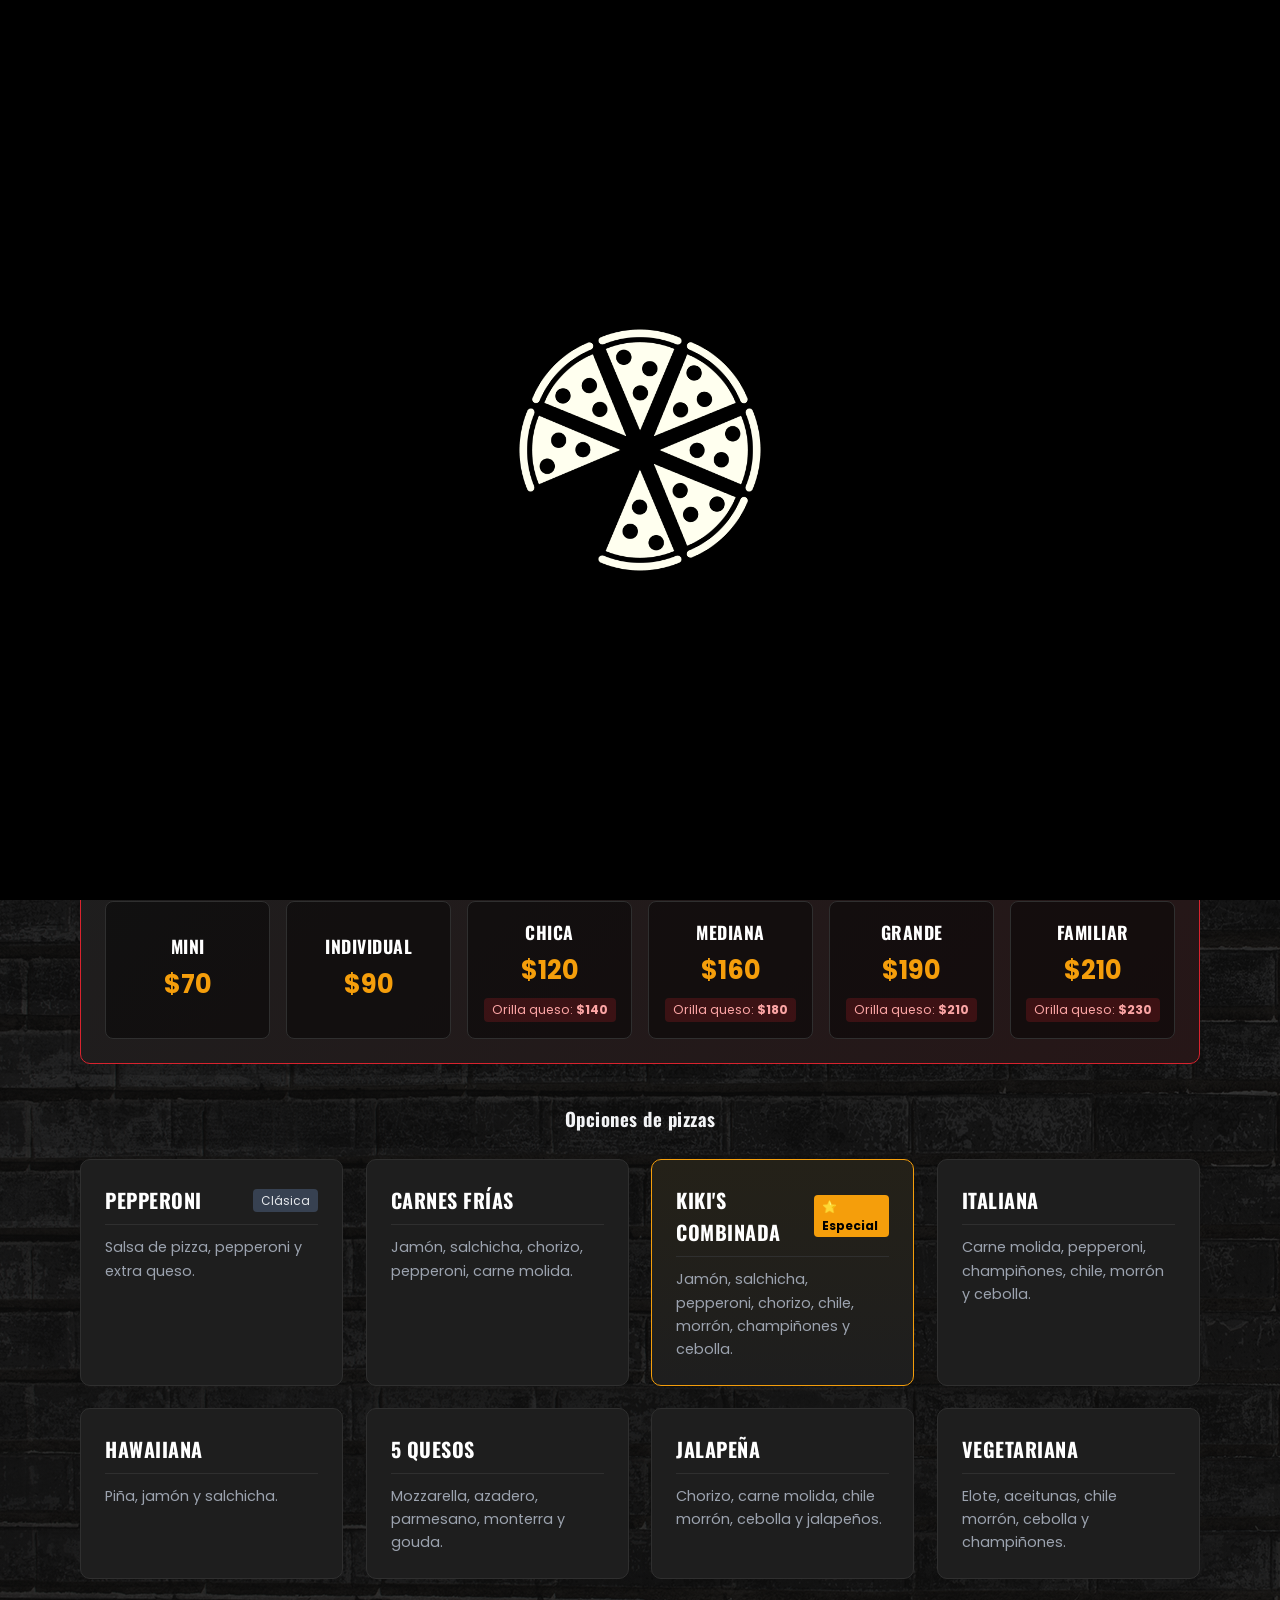
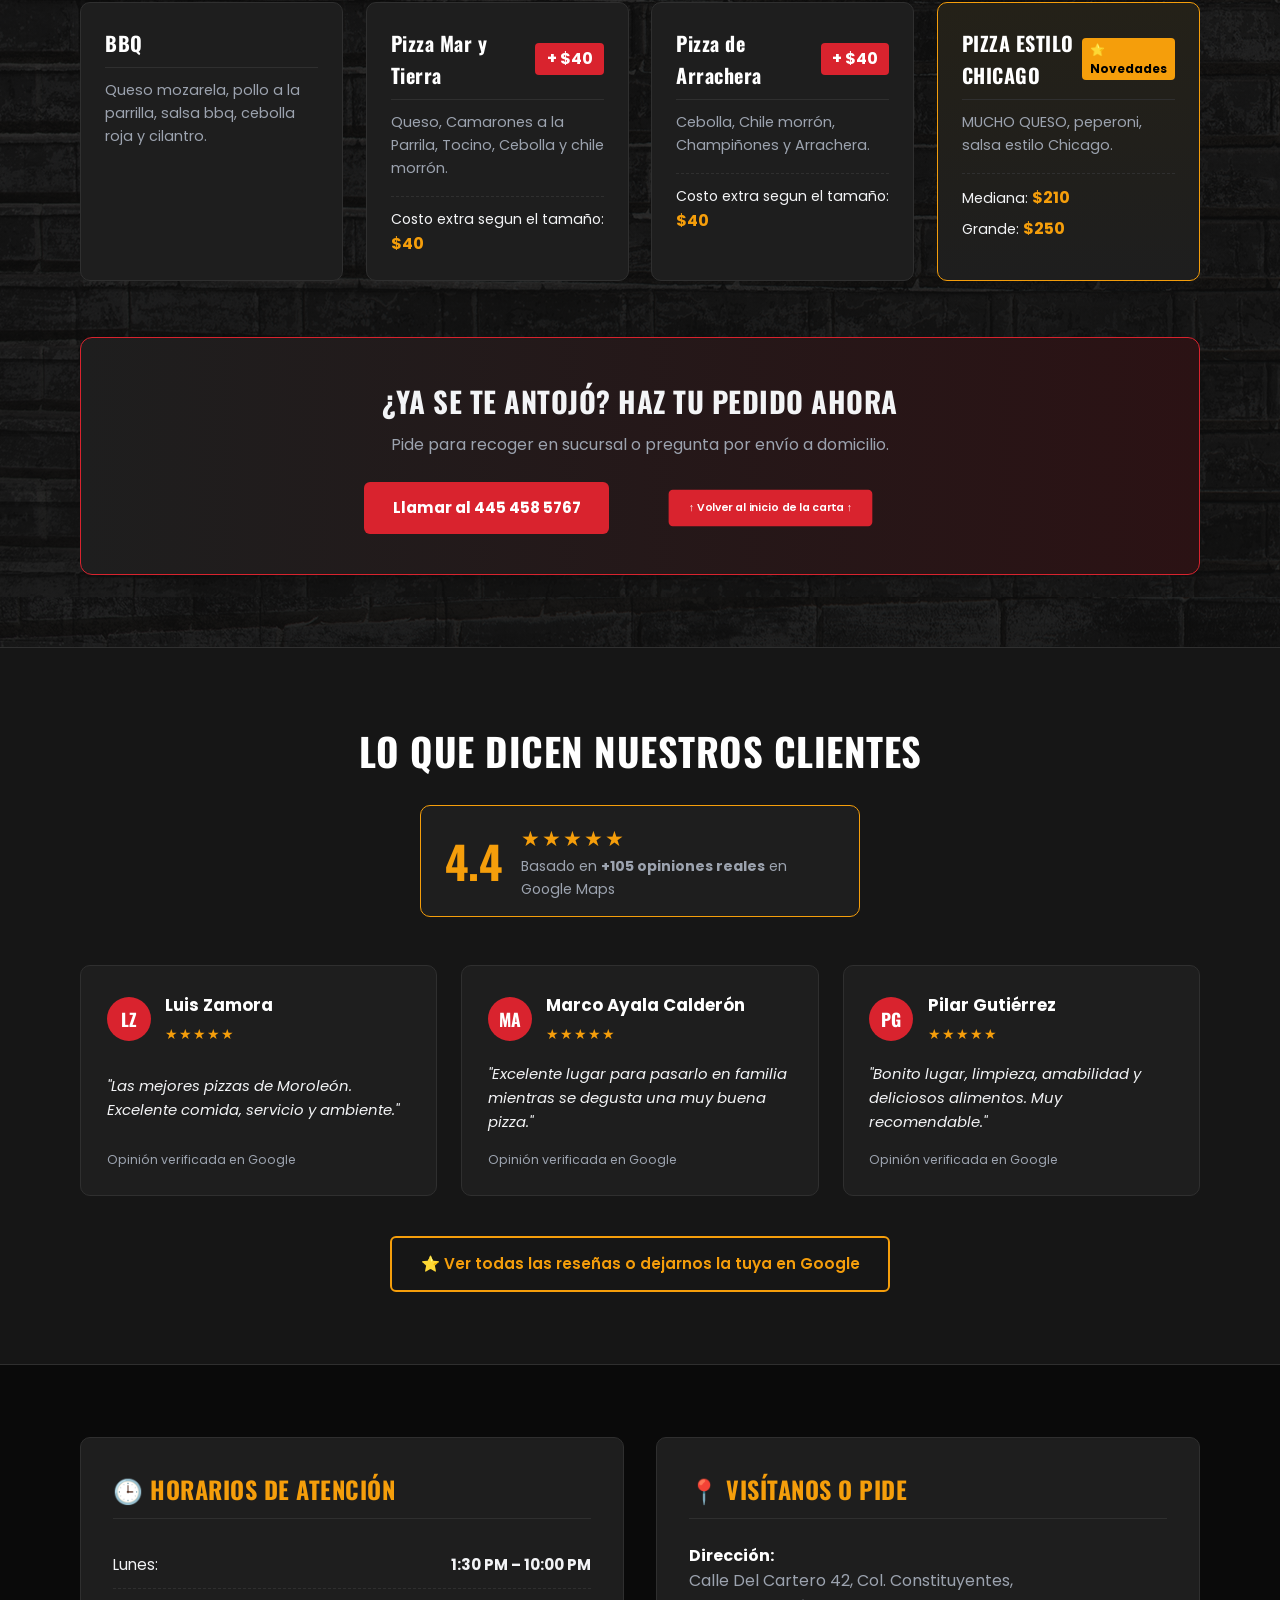
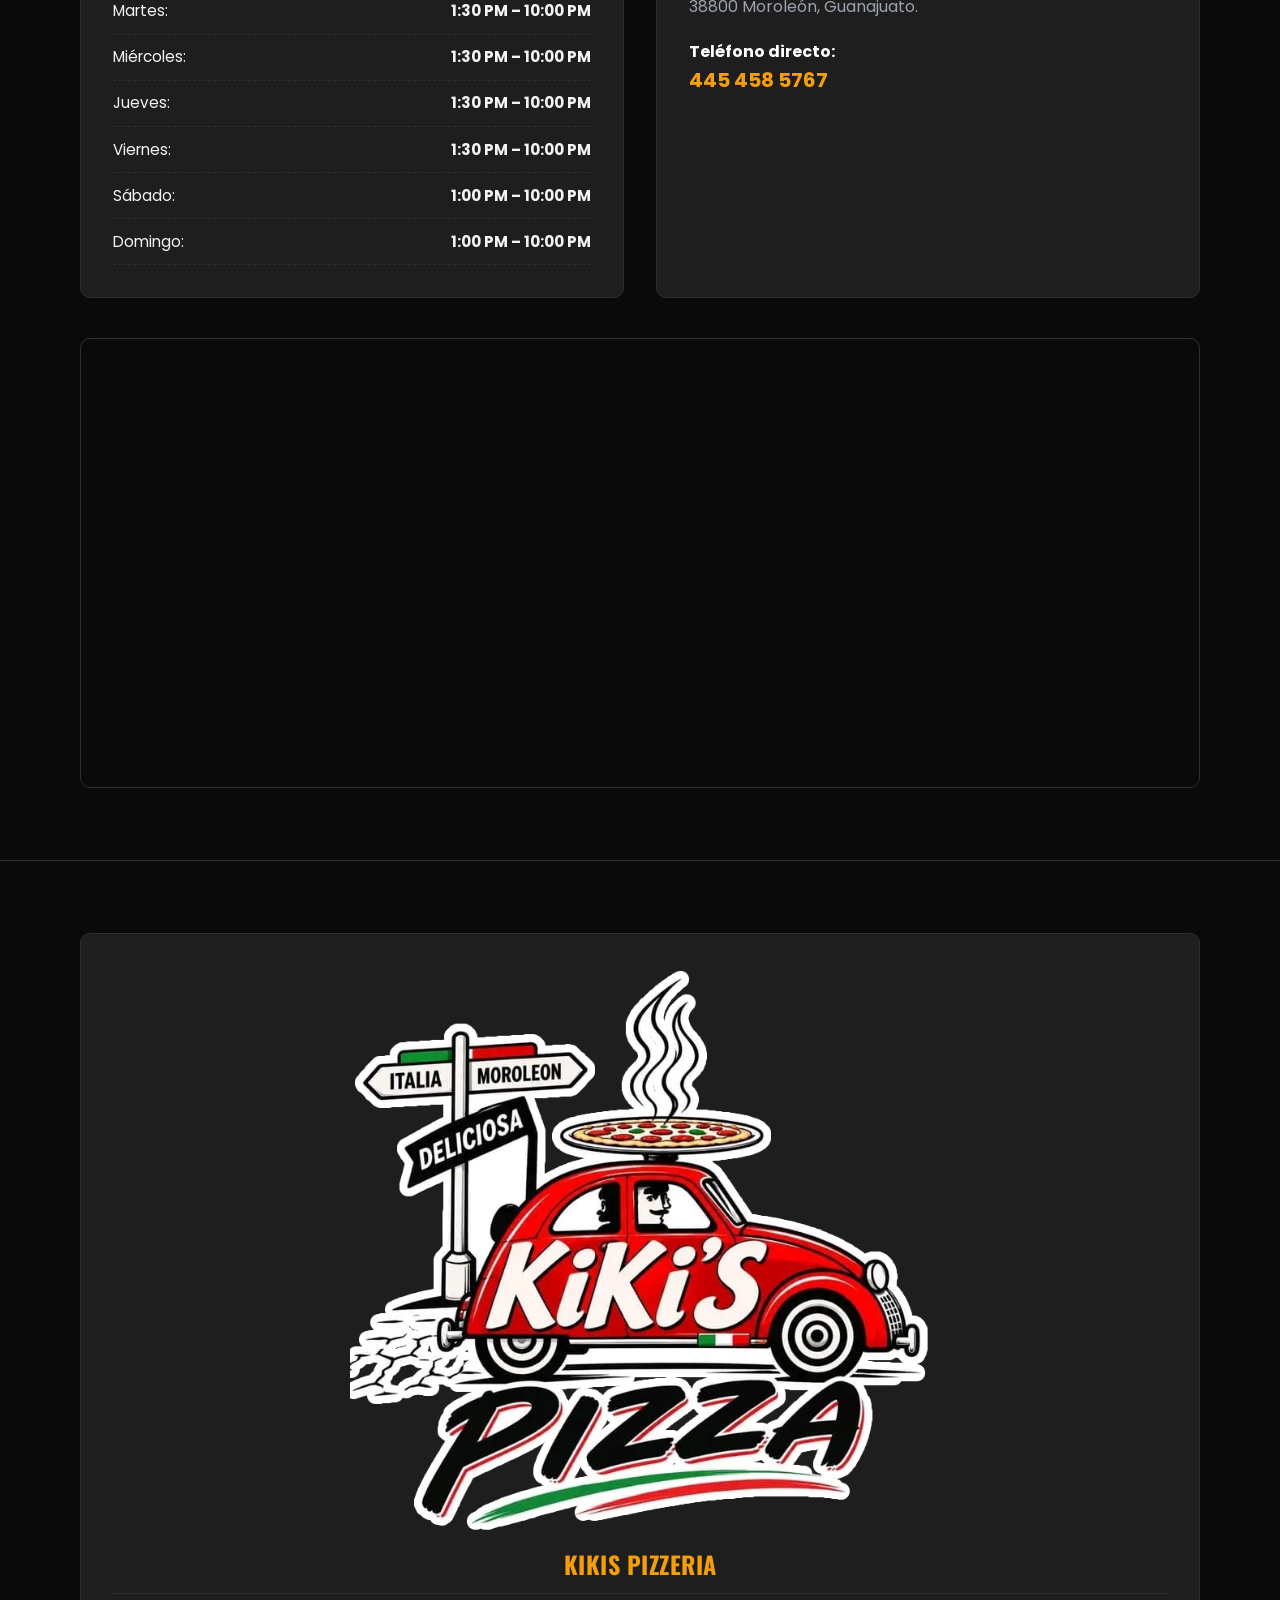
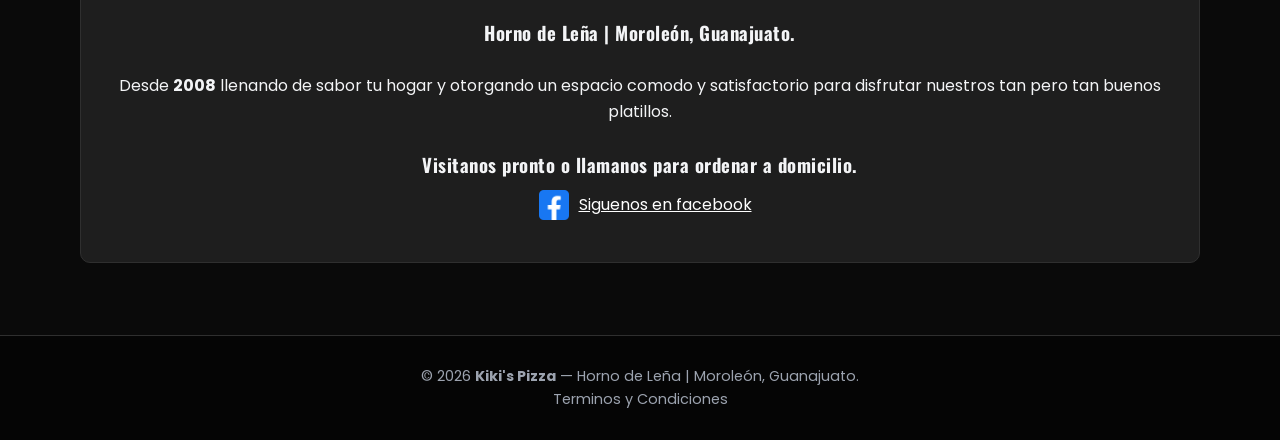
==== commit 5d126edc: "version 2.9 de la pagina, Pantalla de carga" ====
--- a/index.html
+++ b/index.html
@@ -27,7 +27,7 @@
         </video>
 
         <div class="promo-texto">
-        <h2>¡NUEVO PRODUCTO! PIZZA ESTILO CHICAGO</h2>
+        <h2>¡NUEVA RECETA! PIZZA ESTILO CHICAGO</h2>
         <p>¡Ya está disponible!</p>
         <a href="#chicago" class="btn-ver" onclick="cerrarPromo()">Ver producto</a>
         </div>
